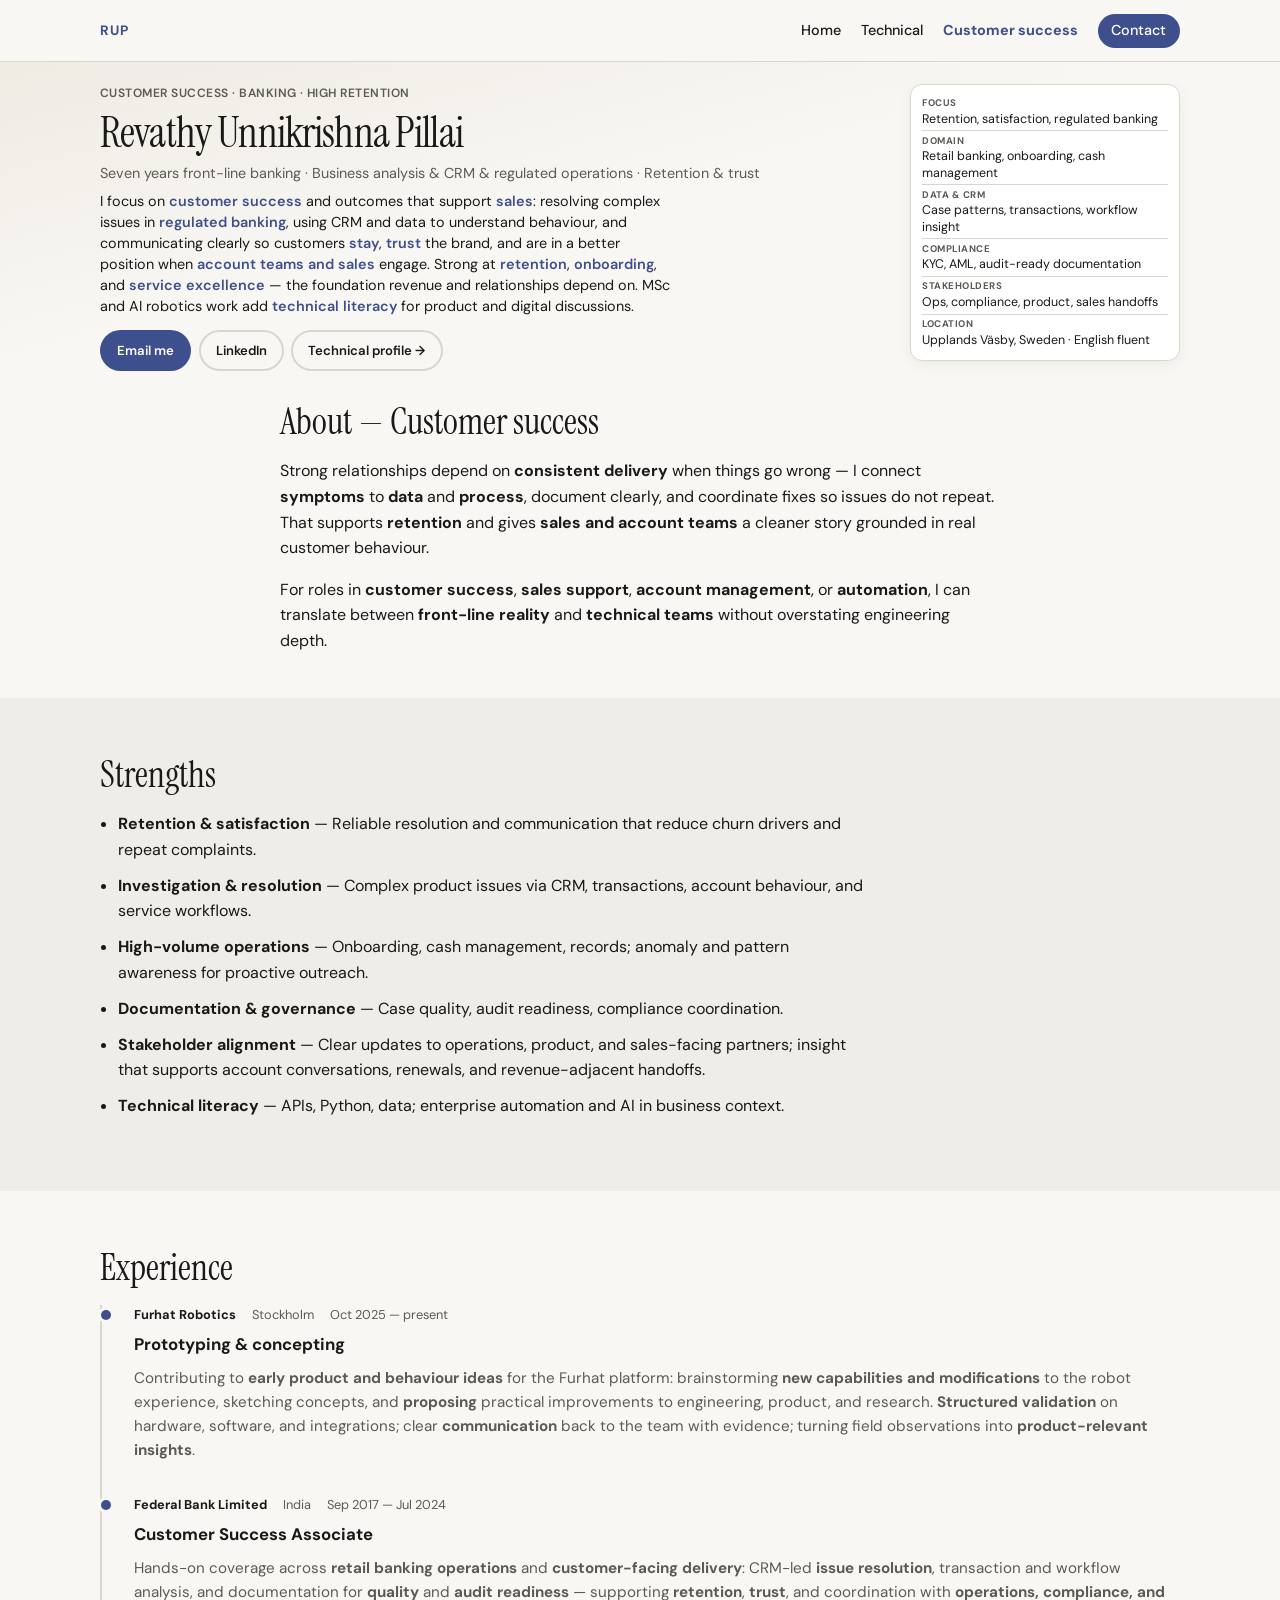
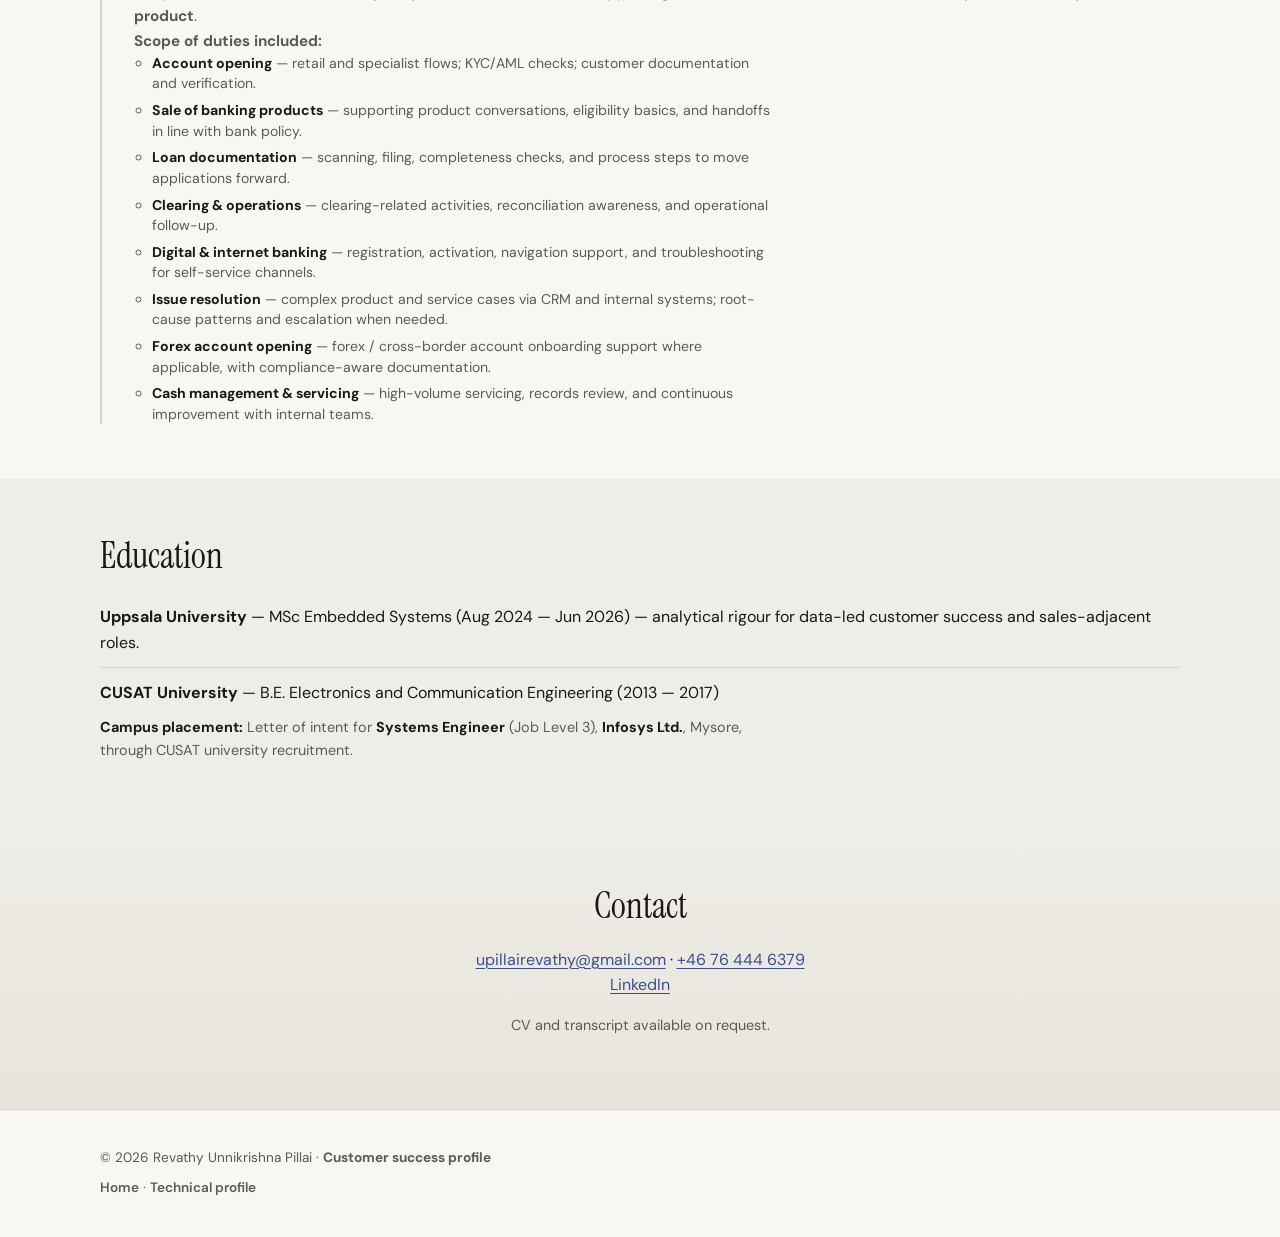
==== customer-success.html @ 9391e90e "Update tagline to include business analysis" ====
<!DOCTYPE html>
<html lang="en">
<head>
  <meta charset="UTF-8" />
  <meta name="viewport" content="width=device-width, initial-scale=1" />
  <meta name="description" content="Revathy Unnikrishna Pillai — Customer success: banking, CRM, retention, satisfaction; strong alignment with sales in practice. MSc Uppsala." />
  <title>Customer success — Revathy Unnikrishna Pillai</title>
  <link rel="stylesheet" href="styles.css" />
  <link rel="preconnect" href="https://fonts.googleapis.com" />
  <link rel="preconnect" href="https://fonts.gstatic.com" crossorigin />
  <link href="https://fonts.googleapis.com/css2?family=DM+Sans:ital,opsz,wght@0,9..40,400;0,9..40,500;0,9..40,600;0,9..40,700;1,9..40,400&family=Instrument+Serif:ital@0;1&display=swap" rel="stylesheet" />
</head>
<body class="page-cs">
  <a class="skip-link" href="#main">Skip to content</a>
  <header class="site-header">
    <div class="wrap header-inner">
      <a href="index.html" class="logo" aria-label="Home">RUP</a>
      <nav class="nav" aria-label="Primary">
        <a href="index.html">Home</a>
        <a href="technical.html">Technical</a>
        <a href="customer-success.html" aria-current="page">Customer success</a>
        <a href="#contact" class="nav-cta">Contact</a>
      </nav>
      <button type="button" class="menu-toggle" aria-expanded="false" aria-controls="mobile-nav" aria-label="Open menu">
        <span></span><span></span><span></span>
      </button>
    </div>
    <div id="mobile-nav" class="mobile-nav" hidden>
      <a href="index.html">Home</a>
      <a href="technical.html">Technical</a>
      <a href="customer-success.html">Customer success</a>
      <a href="#contact">Contact</a>
    </div>
  </header>

  <main id="main">
    <section class="hero hero-sub">
      <div class="wrap hero-grid">
        <div class="hero-copy">
          <p class="eyebrow">Customer success · Banking · High retention</p>
          <h1>Revathy Unnikrishna Pillai</h1>
          <p class="tagline">Seven years front-line banking · Business analysis & CRM &amp; regulated operations · Retention &amp; trust</p>
          <p class="lede">
            I focus on <strong>customer success</strong> and outcomes that support <strong>sales</strong>: resolving complex issues in <strong>regulated banking</strong>, using CRM and data to understand behaviour, and communicating clearly so customers <strong>stay</strong>, <strong>trust</strong> the brand, and are in a better position when <strong>account teams and sales</strong> engage.
            Strong at <strong>retention</strong>, <strong>onboarding</strong>, and <strong>service excellence</strong> — the foundation revenue and relationships depend on.
            MSc and AI robotics work add <strong>technical literacy</strong> for product and digital discussions.
          </p>
          <div class="hero-actions">
            <a class="btn primary" href="mailto:upillairevathy@gmail.com?subject=Customer%20success%20%2F%20sales%20role%20—%20Revathy">Email me</a>
            <a class="btn ghost" href="https://www.linkedin.com/in/revu01" target="_blank" rel="noopener noreferrer">LinkedIn</a>
            <a class="btn ghost" href="technical.html">Technical profile →</a>
          </div>
        </div>
        <aside class="hero-card" aria-label="Customer success — quick facts">
          <ul class="facts facts-compact">
            <li><span class="fact-label">Focus</span> Retention, satisfaction, regulated banking</li>
            <li><span class="fact-label">Domain</span> Retail banking, onboarding, cash management</li>
            <li><span class="fact-label">Data &amp; CRM</span> Case patterns, transactions, workflow insight</li>
            <li><span class="fact-label">Compliance</span> KYC, AML, audit-ready documentation</li>
            <li><span class="fact-label">Stakeholders</span> Ops, compliance, product, sales handoffs</li>
            <li><span class="fact-label">Location</span> Upplands Väsby, Sweden · English fluent</li>
          </ul>
        </aside>
      </div>
    </section>

    <section id="about" class="section">
      <div class="wrap narrow">
        <h2 class="section-title">About — Customer success</h2>
        <p class="prose">
          Strong relationships depend on <strong>consistent delivery</strong> when things go wrong — I connect <strong>symptoms</strong> to <strong>data</strong> and <strong>process</strong>, document clearly, and coordinate fixes so issues do not repeat. That supports <strong>retention</strong> and gives <strong>sales and account teams</strong> a cleaner story grounded in real customer behaviour.
        </p>
        <p class="prose">
          For roles in <strong>customer success</strong>, <strong>sales support</strong>, <strong>account management</strong>, or <strong>automation</strong>, I can translate between <strong>front-line reality</strong> and <strong>technical teams</strong> without overstating engineering depth.
        </p>
      </div>
    </section>

    <section id="strengths" class="section section-alt">
      <div class="wrap">
        <h2 class="section-title">Strengths</h2>
        <ul class="project-list strengths-list">
          <li><strong>Retention &amp; satisfaction</strong> — Reliable resolution and communication that reduce churn drivers and repeat complaints.</li>
          <li><strong>Investigation &amp; resolution</strong> — Complex product issues via CRM, transactions, account behaviour, and service workflows.</li>
          <li><strong>High-volume operations</strong> — Onboarding, cash management, records; anomaly and pattern awareness for proactive outreach.</li>
          <li><strong>Documentation &amp; governance</strong> — Case quality, audit readiness, compliance coordination.</li>
          <li><strong>Stakeholder alignment</strong> — Clear updates to operations, product, and sales-facing partners; insight that supports account conversations, renewals, and revenue-adjacent handoffs.</li>
          <li><strong>Technical literacy</strong> — APIs, Python, data; enterprise automation and AI in business context.</li>
        </ul>
      </div>
    </section>

    <section id="experience" class="section">
      <div class="wrap">
        <h2 class="section-title">Experience</h2>
        <ol class="timeline">
          <li>
            <div class="t-meta">
              <span class="t-org">Furhat Robotics</span>
              <span class="t-loc">Stockholm</span>
              <span class="t-date">Oct 2025 — present</span>
            </div>
            <h3>Prototyping &amp; concepting</h3>
            <p>
              Contributing to <strong>early product and behaviour ideas</strong> for the Furhat platform: brainstorming <strong>new capabilities and modifications</strong> to the robot experience, sketching concepts, and <strong>proposing</strong> practical improvements to engineering, product, and research.
              <strong>Structured validation</strong> on hardware, software, and integrations; clear <strong>communication</strong> back to the team with evidence; turning field observations into <strong>product-relevant insights</strong>.
            </p>
          </li>
          <li>
            <div class="t-meta">
              <span class="t-org">Federal Bank Limited</span>
              <span class="t-loc">India</span>
              <span class="t-date">Sep 2017 — Jul 2024</span>
            </div>
            <h3>Customer Success Associate</h3>
            <p>
              Hands-on coverage across <strong>retail banking operations</strong> and <strong>customer-facing delivery</strong>: CRM-led <strong>issue resolution</strong>, transaction and workflow analysis, and documentation for <strong>quality</strong> and <strong>audit readiness</strong> — supporting <strong>retention</strong>, <strong>trust</strong>, and coordination with <strong>operations, compliance, and product</strong>.
            </p>
            <p class="duty-intro"><strong>Scope of duties included:</strong></p>
            <ul class="duty-list">
              <li><strong>Account opening</strong> — retail and specialist flows; KYC/AML checks; customer documentation and verification.</li>
              <li><strong>Sale of banking products</strong> — supporting product conversations, eligibility basics, and handoffs in line with bank policy.</li>
              <li><strong>Loan documentation</strong> — scanning, filing, completeness checks, and process steps to move applications forward.</li>
              <li><strong>Clearing &amp; operations</strong> — clearing-related activities, reconciliation awareness, and operational follow-up.</li>
              <li><strong>Digital &amp; internet banking</strong> — registration, activation, navigation support, and troubleshooting for self-service channels.</li>
              <li><strong>Issue resolution</strong> — complex product and service cases via CRM and internal systems; root-cause patterns and escalation when needed.</li>
              <li><strong>Forex account opening</strong> — forex / cross-border account onboarding support where applicable, with compliance-aware documentation.</li>
              <li><strong>Cash management &amp; servicing</strong> — high-volume servicing, records review, and continuous improvement with internal teams.</li>
            </ul>
          </li>
        </ol>
      </div>
    </section>

    <section id="education" class="section section-alt">
      <div class="wrap">
        <h2 class="section-title">Education</h2>
        <ul class="edu-list">
          <li><strong>Uppsala University</strong> — MSc Embedded Systems (Aug 2024 — Jun 2026) — analytical rigour for data-led customer success and sales-adjacent roles.</li>
          <li>
            <strong>CUSAT University</strong> — B.E. Electronics and Communication Engineering (2013 — 2017)
            <p class="edu-detail"><strong>Campus placement:</strong> Letter of intent for <strong>Systems Engineer</strong> (Job Level 3), <strong>Infosys Ltd.</strong>, Mysore, through CUSAT university recruitment.</p>
          </li>
        </ul>
      </div>
    </section>

    <section id="contact" class="section section-cta">
      <div class="wrap narrow cta-inner">
        <h2 class="section-title">Contact</h2>
        <p class="prose">
          <a href="mailto:upillairevathy@gmail.com?subject=Customer%20success%20or%20sales%20role">upillairevathy@gmail.com</a> ·
          <a href="tel:+46764446379">+46 76 444 6379</a><br />
          <a href="https://www.linkedin.com/in/revu01" target="_blank" rel="noopener noreferrer">LinkedIn</a>
        </p>
        <p class="prose small-print">CV and transcript available on request.</p>
      </div>
    </section>
  </main>

  <footer class="site-footer">
    <div class="wrap footer-inner">
      <p>© <span id="y"></span> Revathy Unnikrishna Pillai · <strong>Customer success profile</strong></p>
      <p class="footer-links"><a href="index.html">Home</a> · <a href="technical.html">Technical profile</a></p>
    </div>
  </footer>

  <script>
    document.getElementById("y").textContent = new Date().getFullYear();
    var btn = document.querySelector(".menu-toggle");
    var panel = document.getElementById("mobile-nav");
    if (btn && panel) {
      btn.addEventListener("click", function () {
        var open = panel.hasAttribute("hidden");
        if (open) panel.removeAttribute("hidden");
        else panel.setAttribute("hidden", "");
        btn.setAttribute("aria-expanded", open ? "true" : "false");
      });
      panel.querySelectorAll("a").forEach(function (a) {
        a.addEventListener("click", function () {
          panel.setAttribute("hidden", "");
          btn.setAttribute("aria-expanded", "false");
        });
      });
    }
  </script>
</body>
</html>
---- styles.css ----
/* Revathy Unnikrishna Pillai — profile site */
:root {
  --bg: #f8f7f4;
  --bg-alt: #efede8;
  --ink: #1a1917;
  --muted: #5c5a55;
  --accent: #2d5a4a;
  --accent-hover: #234638;
  --border: #d9d6cf;
  --card: #fff;
  --shadow: 0 12px 40px rgba(26, 25, 23, 0.08);
  --radius: 12px;
  --font-sans: "DM Sans", system-ui, -apple-system, Segoe UI, sans-serif;
  --font-display: "Instrument Serif", Georgia, serif;
  --max: 1080px;
}

*,
*::before,
*::after {
  box-sizing: border-box;
}

html {
  scroll-behavior: smooth;
}

body {
  margin: 0;
  font-family: var(--font-sans);
  font-size: 1rem;
  line-height: 1.6;
  color: var(--ink);
  background: var(--bg);
}

.skip-link {
  position: absolute;
  left: -9999px;
  top: 0;
  background: var(--accent);
  color: #fff;
  padding: 0.5rem 1rem;
  z-index: 100;
}
.skip-link:focus {
  left: 0.5rem;
  top: 0.5rem;
}

a {
  color: var(--accent);
  text-decoration-thickness: 1px;
  text-underline-offset: 3px;
}
a:hover {
  color: var(--accent-hover);
}

.wrap {
  width: min(100% - 2rem, var(--max));
  margin-inline: auto;
}

.narrow {
  max-width: 720px;
}

/* Header */
.site-header {
  position: sticky;
  top: 0;
  z-index: 50;
  background: rgba(248, 247, 244, 0.92);
  backdrop-filter: blur(8px);
  border-bottom: 1px solid var(--border);
}

.header-inner {
  display: flex;
  align-items: center;
  justify-content: space-between;
  gap: 1rem;
  padding: 0.85rem 0;
}

.logo {
  font-weight: 700;
  font-size: 0.85rem;
  letter-spacing: 0.08em;
  color: var(--accent);
}

.nav {
  display: none;
  gap: 1.25rem;
  align-items: center;
  font-size: 0.9rem;
  font-weight: 500;
}

.nav a {
  color: var(--ink);
  text-decoration: none;
}
.nav a:hover {
  color: var(--accent);
}

.nav-cta {
  padding: 0.35rem 0.85rem;
  border-radius: 999px;
  background: var(--accent);
  color: #fff !important;
}
.nav-cta:hover {
  background: var(--accent-hover);
  color: #fff !important;
}

.menu-toggle {
  display: flex;
  flex-direction: column;
  gap: 5px;
  padding: 0.5rem;
  border: none;
  background: transparent;
  cursor: pointer;
}
.menu-toggle span {
  display: block;
  width: 22px;
  height: 2px;
  background: var(--ink);
}

.mobile-nav {
  display: flex;
  flex-direction: column;
  padding: 0 1rem 1rem;
  border-bottom: 1px solid var(--border);
  background: var(--bg);
}
.mobile-nav a {
  padding: 0.65rem 0;
  font-weight: 500;
  color: var(--ink);
  text-decoration: none;
  border-top: 1px solid var(--border);
}
.mobile-nav[hidden] {
  display: none !important;
}

@media (min-width: 860px) {
  .nav {
    display: flex;
  }
  .menu-toggle {
    display: none;
  }
  .mobile-nav {
    display: none !important;
  }
}

/* Hero */
.hero {
  padding: 3rem 0 3.5rem;
  background: linear-gradient(165deg, #f0ebe3 0%, var(--bg) 45%);
}

.hero-grid {
  display: grid;
  gap: 2rem;
  align-items: start;
}

@media (min-width: 800px) {
  .hero-grid {
    grid-template-columns: 1fr minmax(260px, 320px);
    gap: 3rem;
  }
}

.eyebrow {
  font-size: 0.8rem;
  font-weight: 600;
  letter-spacing: 0.04em;
  text-transform: uppercase;
  color: var(--muted);
  margin: 0 0 0.75rem;
}

.hero h1 {
  font-family: var(--font-display);
  font-size: clamp(2.25rem, 5vw, 3.25rem);
  font-weight: 400;
  line-height: 1.15;
  margin: 0 0 0.75rem;
  letter-spacing: -0.02em;
}

.tagline {
  font-size: 1.05rem;
  color: var(--muted);
  margin: 0 0 1.25rem;
}

.tagline .dot {
  color: var(--border);
}

.lede {
  font-size: 1.05rem;
  max-width: 38rem;
  margin: 0 0 1.5rem;
  color: var(--ink);
}

.lede strong {
  font-weight: 600;
  color: var(--accent);
}

.hero-actions {
  display: flex;
  flex-wrap: wrap;
  gap: 0.65rem;
}

.btn {
  display: inline-flex;
  align-items: center;
  justify-content: center;
  padding: 0.65rem 1.15rem;
  border-radius: 999px;
  font-size: 0.9rem;
  font-weight: 600;
  text-decoration: none;
  border: 2px solid transparent;
  transition: background 0.15s, color 0.15s, border-color 0.15s;
}

.btn.primary {
  background: var(--accent);
  color: #fff;
}
.btn.primary:hover {
  background: var(--accent-hover);
  color: #fff;
}

.btn.ghost {
  background: transparent;
  color: var(--ink);
  border-color: var(--border);
}
.btn.ghost:hover {
  border-color: var(--accent);
  color: var(--accent);
}

.hero-card {
  background: var(--card);
  border-radius: var(--radius);
  box-shadow: var(--shadow);
  border: 1px solid var(--border);
  padding: 1.25rem 1.35rem;
}

.facts {
  list-style: none;
  margin: 0;
  padding: 0;
  font-size: 0.9rem;
}

.facts li {
  padding: 0.55rem 0;
  border-bottom: 1px solid var(--border);
}
.facts li:last-child {
  border-bottom: none;
}

.fact-label {
  display: block;
  font-size: 0.72rem;
  font-weight: 700;
  letter-spacing: 0.06em;
  text-transform: uppercase;
  color: var(--muted);
  margin-bottom: 0.15rem;
}

.facts a {
  font-weight: 600;
}

/* Tighter hero + sidebar (technical / customer profile pages) */
.hero-sub {
  padding: 1.35rem 0 0.85rem;
}

.hero-sub .hero-grid {
  gap: 1rem;
}

@media (min-width: 800px) {
  .hero-sub .hero-grid {
    grid-template-columns: 1fr minmax(210px, 270px);
    gap: 1.35rem;
    align-items: start;
  }
}

.hero-sub .eyebrow {
  margin-bottom: 0.35rem;
  font-size: 0.75rem;
}

.hero-sub h1 {
  margin-bottom: 0.35rem;
  font-size: clamp(1.85rem, 4vw, 2.65rem);
}

.hero-sub .tagline {
  margin-bottom: 0.5rem;
  font-size: 0.9rem;
  line-height: 1.4;
}

.hero-sub .lede {
  margin-bottom: 0.85rem;
  font-size: 0.9rem;
  line-height: 1.45;
  max-width: 36rem;
}

.hero-sub .hero-actions {
  gap: 0.45rem;
}

.hero-sub .btn {
  padding: 0.5rem 0.95rem;
  font-size: 0.82rem;
}

.hero-sub .hero-card {
  padding: 0.55rem 0.7rem;
  box-shadow: 0 4px 14px rgba(26, 25, 23, 0.05);
}

.hero-sub .facts {
  font-size: 0.78rem;
  line-height: 1.3;
}

.hero-sub .facts li {
  padding: 0.28rem 0;
}

.hero-sub .fact-label {
  font-size: 0.6rem;
  letter-spacing: 0.055em;
  margin-bottom: 0.06rem;
}

/* Even denser skill list in sidebar */
.facts-compact li {
  padding: 0.22rem 0 !important;
}

.section-intro-tight {
  margin-bottom: 0.65rem !important;
  font-size: 0.88rem;
}

/* Sections */
.section {
  padding: 3rem 0;
}

.section-alt {
  background: var(--bg-alt);
}

.section-title {
  font-family: var(--font-display);
  font-size: clamp(1.75rem, 3vw, 2.25rem);
  font-weight: 400;
  margin: 0 0 0.5rem;
}

.section-intro {
  color: var(--muted);
  margin: 0 0 1.75rem;
  max-width: 40rem;
}

.prose {
  margin: 0 0 1rem;
  color: var(--ink);
}

/* Tracks */
.tracks {
  display: grid;
  gap: 1.25rem;
}

@media (min-width: 720px) {
  .tracks {
    grid-template-columns: 1fr 1fr;
  }
}

.track-card {
  background: var(--card);
  border: 1px solid var(--border);
  border-radius: var(--radius);
  padding: 1.5rem;
  box-shadow: 0 4px 20px rgba(26, 25, 23, 0.04);
}

.track-card h3 {
  margin: 0 0 0.75rem;
  font-size: 1.1rem;
  font-weight: 700;
}

.track-card p {
  margin: 0 0 1rem;
  font-size: 0.95rem;
  color: var(--muted);
}

.track-card ul {
  margin: 0;
  padding-left: 1.15rem;
  font-size: 0.9rem;
  color: var(--ink);
}

.track-card li {
  margin-bottom: 0.35rem;
}

/* Timeline */
.timeline {
  list-style: none;
  margin: 0;
  padding: 0;
  border-left: 2px solid var(--border);
}

.timeline > li {
  position: relative;
  padding: 0 0 2rem 1.5rem;
  margin-left: 0.5rem;
}

.timeline > li::before {
  content: "";
  position: absolute;
  left: -0.55rem;
  top: 0.35rem;
  width: 10px;
  height: 10px;
  border-radius: 50%;
  background: var(--accent);
  box-shadow: 0 0 0 3px var(--bg);
}

.section-alt .timeline > li::before {
  box-shadow: 0 0 0 3px var(--bg-alt);
}

.timeline > li:last-child {
  padding-bottom: 0;
}

.t-meta {
  display: flex;
  flex-wrap: wrap;
  gap: 0.35rem 1rem;
  font-size: 0.8rem;
  color: var(--muted);
  margin-bottom: 0.35rem;
}

.t-org {
  font-weight: 700;
  color: var(--ink);
}

.timeline h3 {
  margin: 0 0 0.5rem;
  font-size: 1.05rem;
}

.timeline p {
  margin: 0;
  font-size: 0.95rem;
  color: var(--muted);
}

/* Projects */
.project-list {
  margin: 0 0 1.5rem;
  padding-left: 1.15rem;
  max-width: 42rem;
}

.project-list li {
  margin-bottom: 0.65rem;
}

.project-cta {
  margin: 0;
}

/* Education */
.edu-list {
  list-style: none;
  margin: 0;
  padding: 0;
  font-size: 1rem;
}

.edu-list li {
  padding: 0.75rem 0;
  border-bottom: 1px solid var(--border);
}
.edu-list li:last-child {
  border-bottom: none;
}

.edu-detail {
  margin: 0.65rem 0 0;
  font-size: 0.9rem;
  line-height: 1.55;
  color: var(--muted);
  max-width: 42rem;
}

.edu-detail strong {
  color: var(--ink);
}

/* CTA section */
.section-cta {
  background: linear-gradient(180deg, var(--bg-alt) 0%, #e8e4dc 100%);
  padding: 3.5rem 0;
}

.cta-inner {
  text-align: center;
}

.cta-inner .section-title {
  margin-bottom: 0.75rem;
}

.cta-inner .prose {
  margin-left: auto;
  margin-right: auto;
}

.cta-inner .hero-actions {
  justify-content: center;
  margin-top: 1.25rem;
}

/* Footer */
.site-footer {
  padding: 2rem 0;
  border-top: 1px solid var(--border);
  background: var(--bg);
  font-size: 0.85rem;
  color: var(--muted);
}

.footer-inner p {
  margin: 0.35rem 0;
}

.footer-note code {
  font-size: 0.8em;
  background: var(--bg-alt);
  padding: 0.1rem 0.35rem;
  border-radius: 4px;
}

.footer-links {
  margin-top: 0.5rem !important;
}
.footer-links a {
  color: var(--muted);
  text-decoration: none;
  font-weight: 600;
}
.footer-links a:hover {
  color: var(--accent);
}

/* Logo as home link */
a.logo {
  text-decoration: none;
  color: var(--accent);
}
a.logo:hover {
  color: var(--accent-hover);
}

.nav a[aria-current="page"] {
  color: var(--accent);
  font-weight: 700;
}

/* Page accent themes */
body.page-tech {
  --accent: #2d5a4a;
  --accent-hover: #234638;
}

body.page-cs {
  --accent: #3d4f8c;
  --accent-hover: #2f3d6b;
}

body.page-home {
  --accent: #2d5a4a;
  --accent-hover: #234638;
}

/* Landing (index) */
.hero-landing {
  padding-bottom: 2rem;
}

.narrow-lede {
  max-width: 40rem;
}

.landing-actions {
  margin-top: 2rem;
}

.chooser-grid {
  display: grid;
  gap: 1.25rem;
  margin-top: 2rem;
  max-width: 900px;
}

@media (min-width: 720px) {
  .chooser-grid {
    grid-template-columns: 1fr 1fr;
  }
}

.chooser-card {
  display: block;
  text-decoration: none;
  color: inherit;
  background: var(--card);
  border: 2px solid var(--border);
  border-radius: var(--radius);
  padding: 1.5rem 1.65rem;
  box-shadow: 0 4px 24px rgba(26, 25, 23, 0.06);
  transition: border-color 0.2s, box-shadow 0.2s, transform 0.15s;
}

.chooser-card:hover {
  border-color: var(--accent);
  box-shadow: var(--shadow);
  transform: translateY(-2px);
}

.chooser-card .chooser-label {
  display: block;
  font-size: 0.72rem;
  font-weight: 700;
  letter-spacing: 0.07em;
  text-transform: uppercase;
  color: var(--muted);
  margin-bottom: 0.5rem;
}

.chooser-title {
  font-family: var(--font-display);
  font-size: 1.65rem;
  font-weight: 400;
  margin: 0 0 0.65rem;
  color: var(--ink);
}

.chooser-card p {
  margin: 0 0 1rem;
  font-size: 0.95rem;
  color: var(--muted);
  line-height: 1.55;
}

.chooser-cta {
  font-weight: 700;
  font-size: 0.9rem;
  color: var(--accent);
}

.chooser-card:hover .chooser-cta {
  color: var(--accent-hover);
}

.chooser-tech:hover {
  border-color: #2d5a4a;
}

.chooser-cs:hover {
  border-color: #3d4f8c;
}

.small-print {
  font-size: 0.9rem;
  color: var(--muted);
}

.strengths-list {
  max-width: 48rem;
}

/* Technical skills table (definition list) */
.skill-dl {
  margin: 0;
  max-width: 52rem;
}

.skill-row {
  display: grid;
  gap: 0.35rem 1.5rem;
  padding: 1rem 0;
  border-bottom: 1px solid var(--border);
}

@media (min-width: 640px) {
  .skill-row {
    grid-template-columns: 11rem 1fr;
    align-items: start;
  }
}

.skill-row:first-child {
  padding-top: 0;
}

.skill-row:last-child {
  border-bottom: none;
  padding-bottom: 0;
}

.skill-dl dt {
  margin: 0;
  font-size: 0.72rem;
  font-weight: 700;
  letter-spacing: 0.08em;
  text-transform: uppercase;
  color: var(--muted);
}

.skill-dl dd {
  margin: 0;
  font-size: 1rem;
  line-height: 1.55;
  color: var(--ink);
}

/* Compact technical skills block + tighter dl rows */
.skill-dl.skill-dl-compact .skill-row {
  padding: 0.45rem 0;
  gap: 0.2rem 1rem;
}

@media (min-width: 640px) {
  .skill-dl.skill-dl-compact .skill-row {
    grid-template-columns: 9rem 1fr;
  }
}

.skill-dl.skill-dl-compact dt {
  font-size: 0.62rem;
}

.skill-dl.skill-dl-compact dd {
  font-size: 0.82rem;
  line-height: 1.38;
}

.page-tech #skills.section {
  padding: 1.65rem 0;
}

.page-tech #skills .section-title {
  margin-bottom: 0.25rem;
  font-size: clamp(1.45rem, 2.5vw, 1.85rem);
}

/* Pull first content section up under hero (less white gap) */
.page-tech main > section#about.section,
.page-cs main > section#about.section {
  padding-top: 0.5rem;
  padding-bottom: 1.75rem;
}

/* Customer success — duty list under timeline */
.duty-intro {
  margin: 0.65rem 0 0.35rem;
  font-size: 0.9rem;
  color: var(--ink);
}

ul.duty-list {
  margin: 0 0 0.25rem;
  padding-left: 1.15rem;
  font-size: 0.88rem;
  line-height: 1.45;
  color: var(--muted);
  max-width: 40rem;
}

ul.duty-list li {
  margin-bottom: 0.4rem;
}

ul.duty-list li strong {
  color: var(--ink);
}
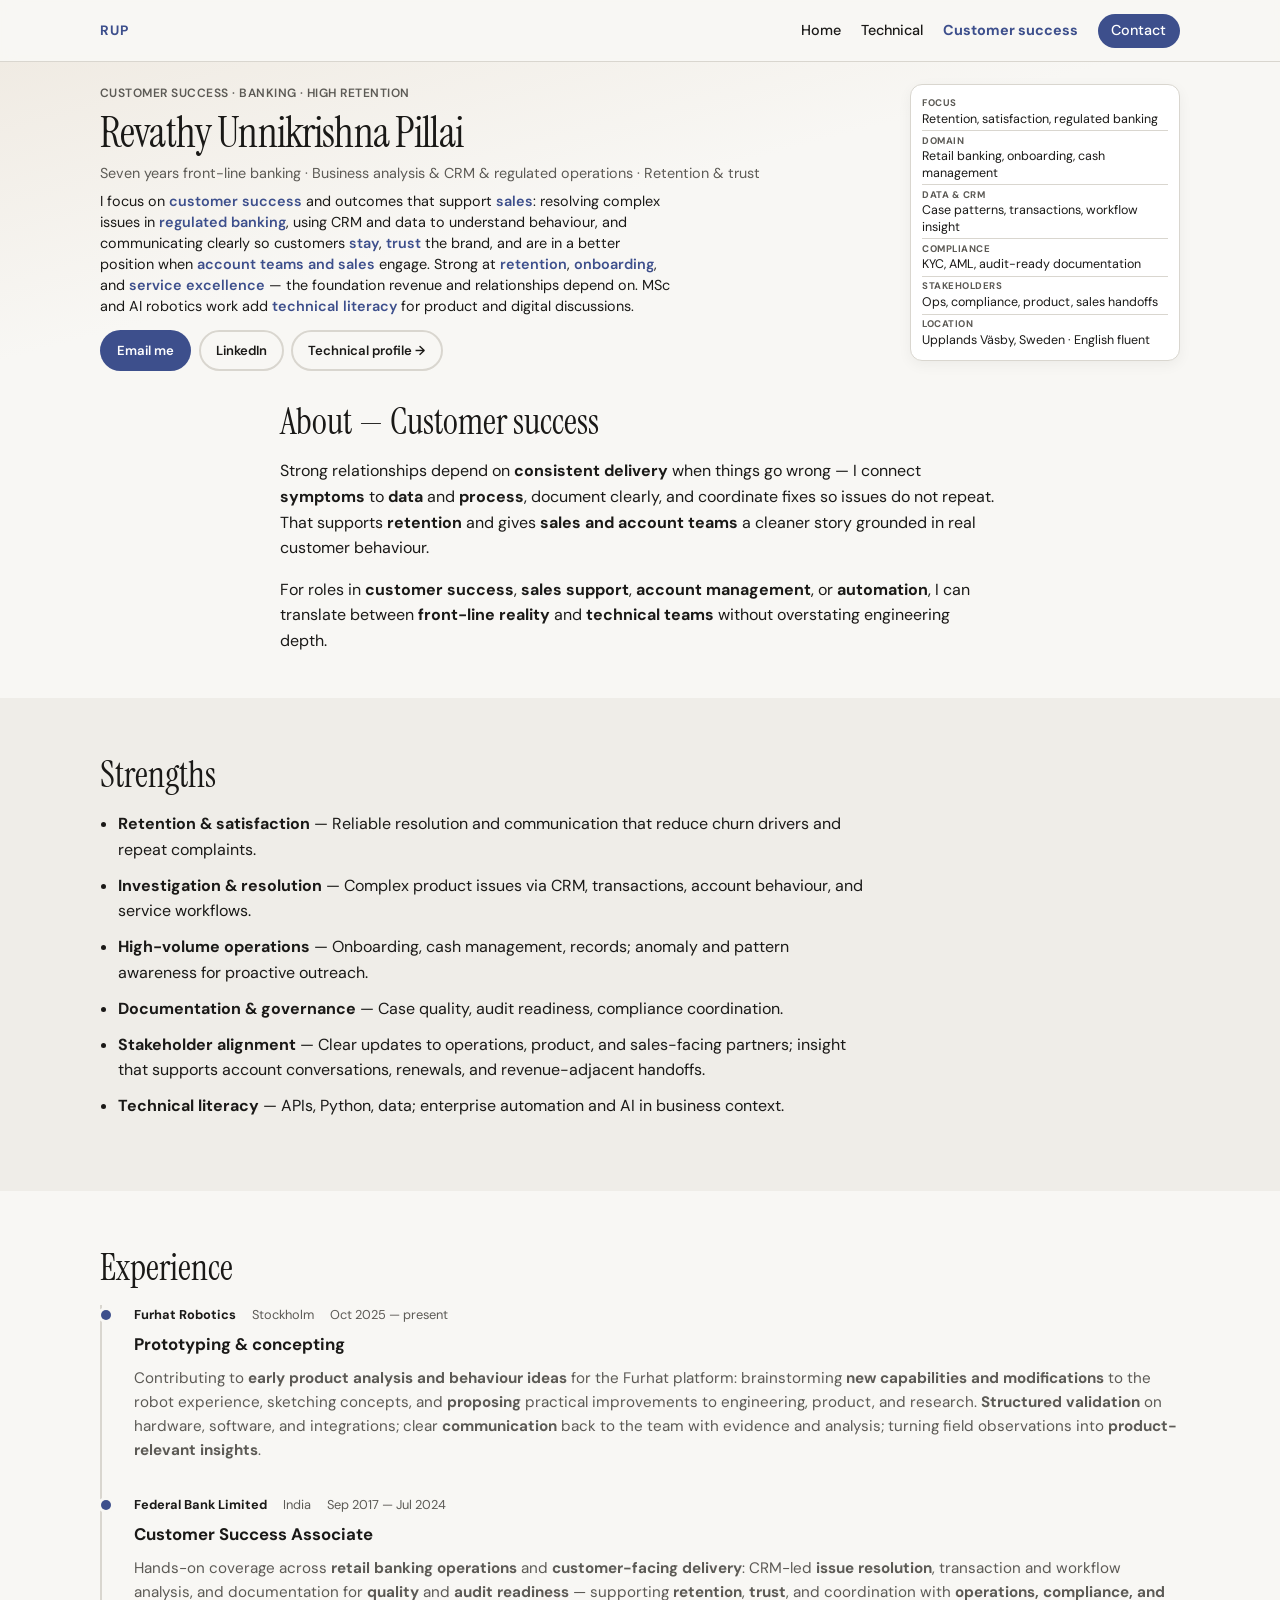
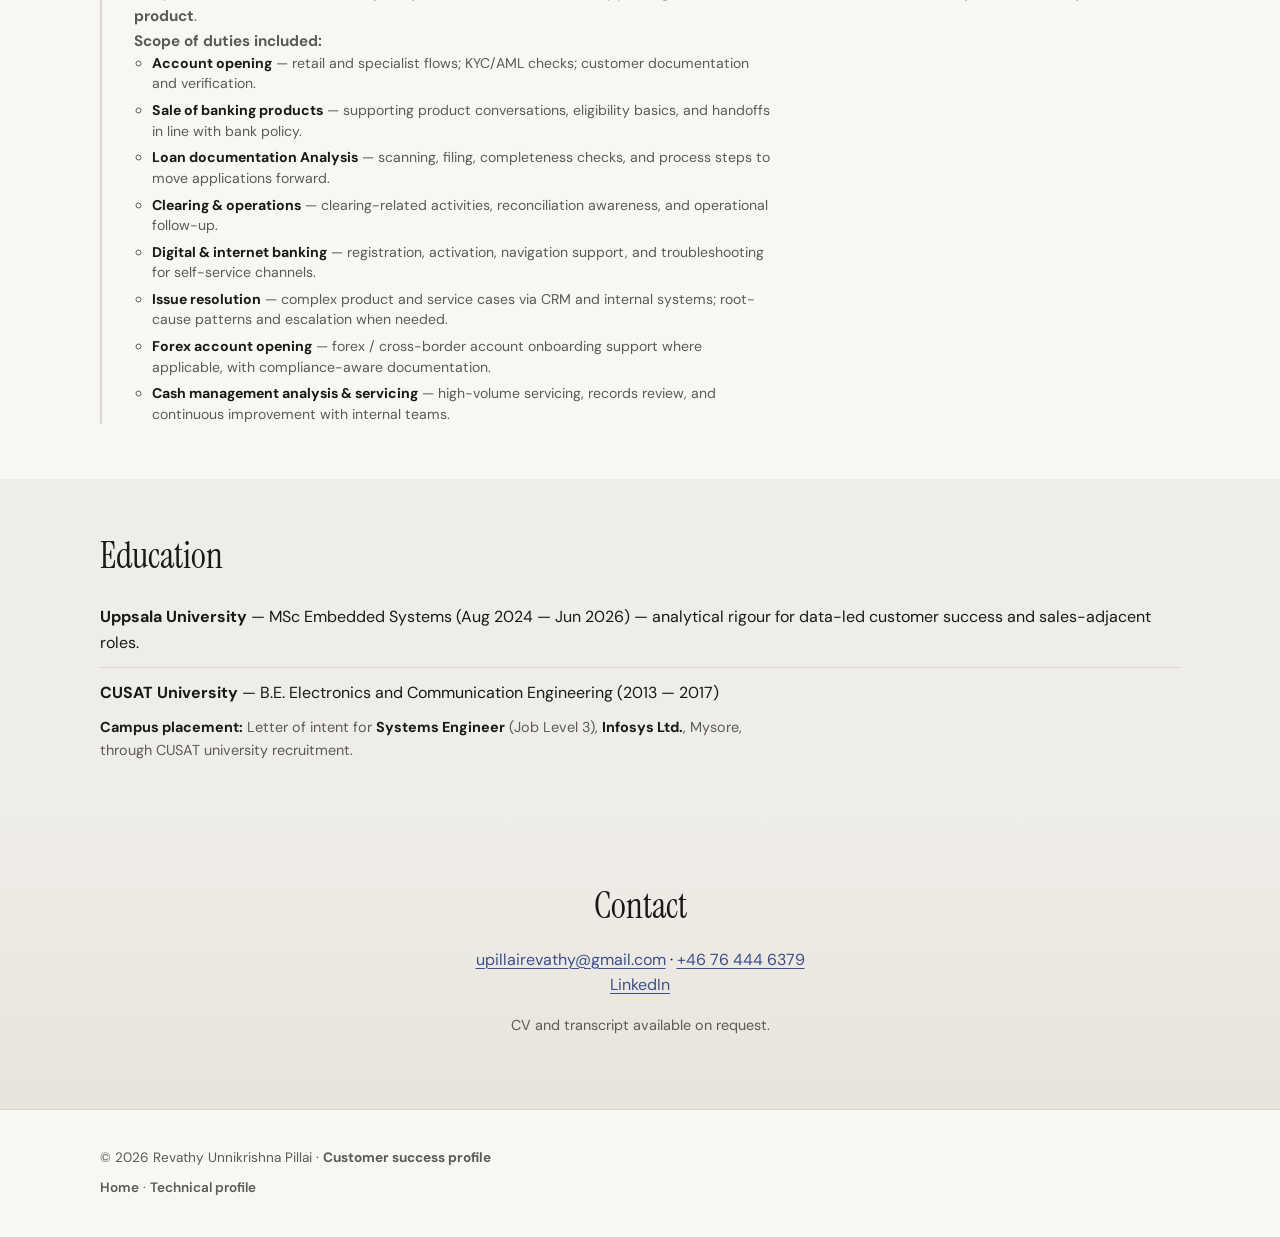
==== commit f64569ed: "Update product analysis and loan documentation descriptions" ====
--- a/customer-success.html
+++ b/customer-success.html
@@ -102,8 +102,8 @@
             </div>
             <h3>Prototyping &amp; concepting</h3>
             <p>
-              Contributing to <strong>early product and behaviour ideas</strong> for the Furhat platform: brainstorming <strong>new capabilities and modifications</strong> to the robot experience, sketching concepts, and <strong>proposing</strong> practical improvements to engineering, product, and research.
-              <strong>Structured validation</strong> on hardware, software, and integrations; clear <strong>communication</strong> back to the team with evidence; turning field observations into <strong>product-relevant insights</strong>.
+              Contributing to <strong>early product analysis and behaviour ideas</strong> for the Furhat platform: brainstorming <strong>new capabilities and modifications</strong> to the robot experience, sketching concepts, and <strong>proposing</strong> practical improvements to engineering, product, and research.
+              <strong>Structured validation</strong> on hardware, software, and integrations; clear <strong>communication</strong> back to the team with evidence and analysis; turning field observations into <strong>product-relevant insights</strong>.
             </p>
           </li>
           <li>
@@ -120,12 +120,12 @@
             <ul class="duty-list">
               <li><strong>Account opening</strong> — retail and specialist flows; KYC/AML checks; customer documentation and verification.</li>
               <li><strong>Sale of banking products</strong> — supporting product conversations, eligibility basics, and handoffs in line with bank policy.</li>
-              <li><strong>Loan documentation</strong> — scanning, filing, completeness checks, and process steps to move applications forward.</li>
+              <li><strong>Loan documentation Analysis</strong> — scanning, filing, completeness checks, and process steps to move applications forward.</li>
               <li><strong>Clearing &amp; operations</strong> — clearing-related activities, reconciliation awareness, and operational follow-up.</li>
               <li><strong>Digital &amp; internet banking</strong> — registration, activation, navigation support, and troubleshooting for self-service channels.</li>
               <li><strong>Issue resolution</strong> — complex product and service cases via CRM and internal systems; root-cause patterns and escalation when needed.</li>
               <li><strong>Forex account opening</strong> — forex / cross-border account onboarding support where applicable, with compliance-aware documentation.</li>
-              <li><strong>Cash management &amp; servicing</strong> — high-volume servicing, records review, and continuous improvement with internal teams.</li>
+              <li><strong>Cash management analysis &amp; servicing</strong> — high-volume servicing, records review, and continuous improvement with internal teams.</li>
             </ul>
           </li>
         </ol>
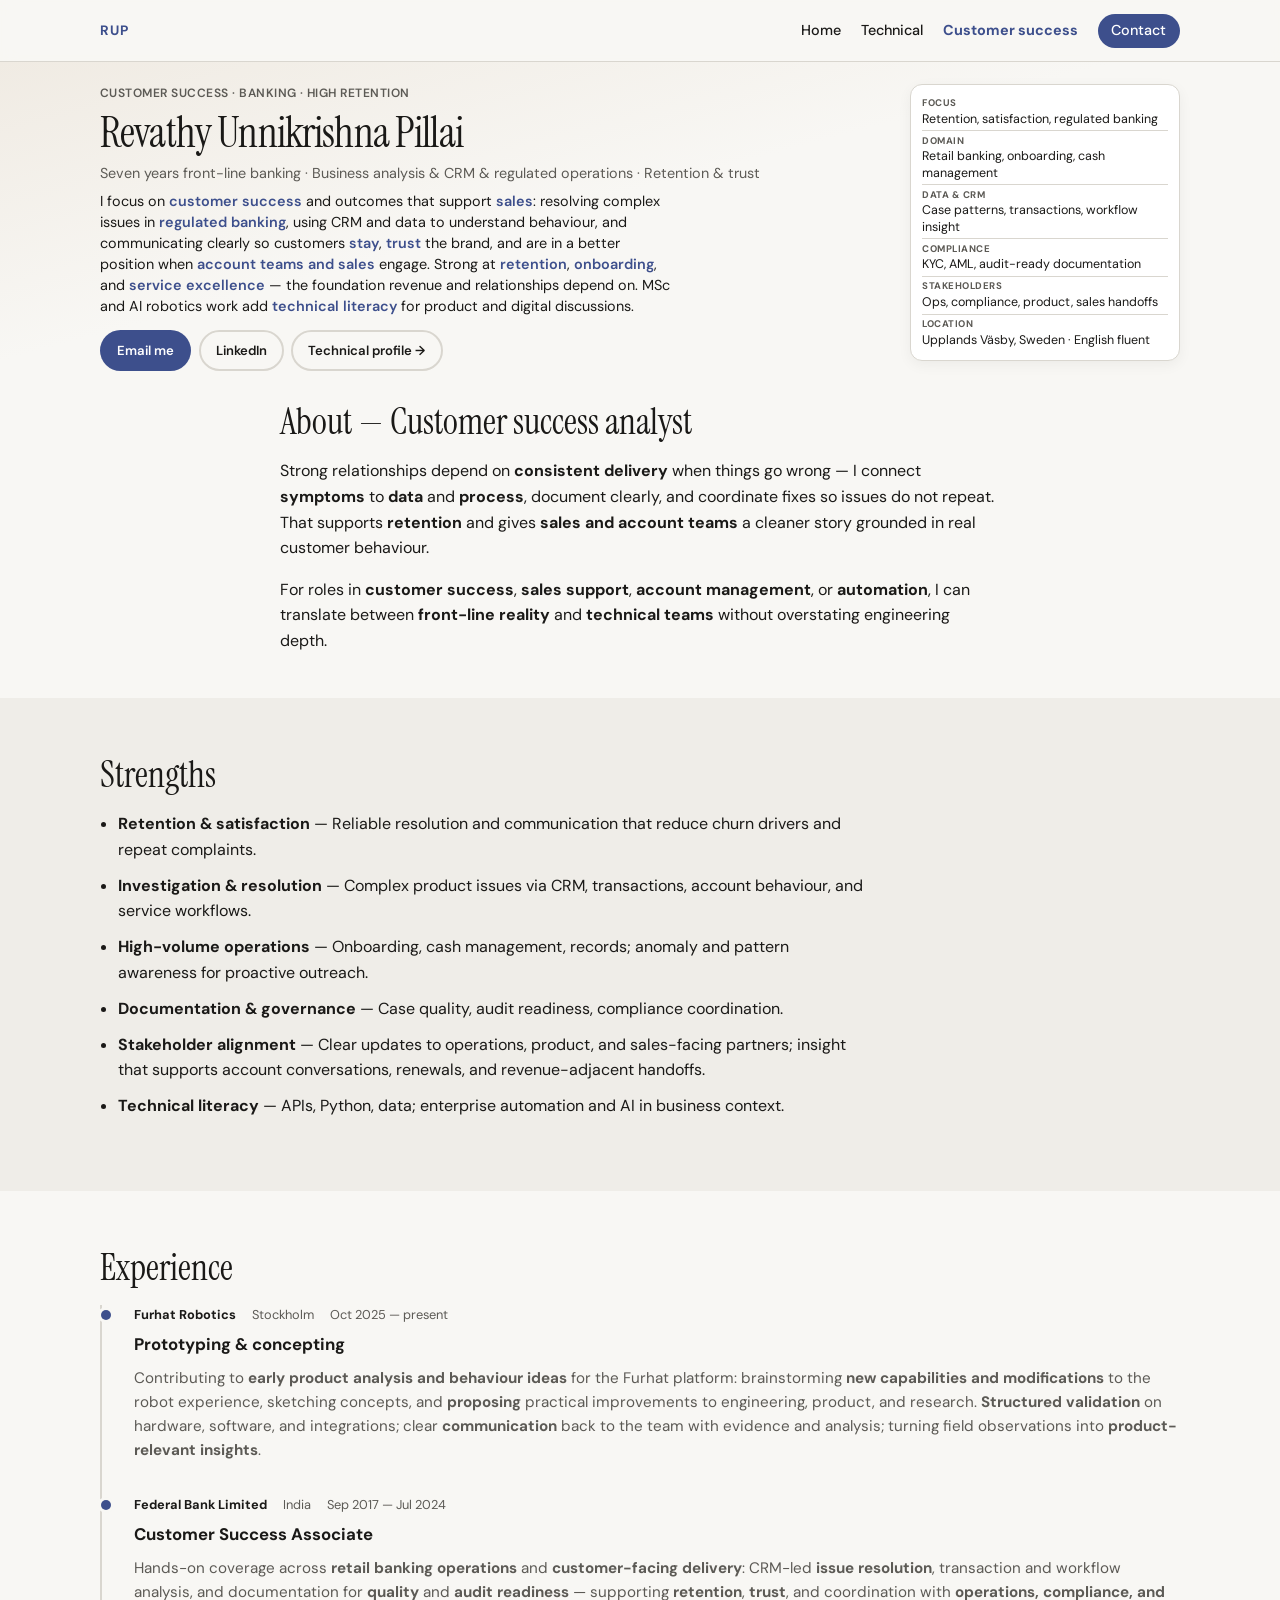
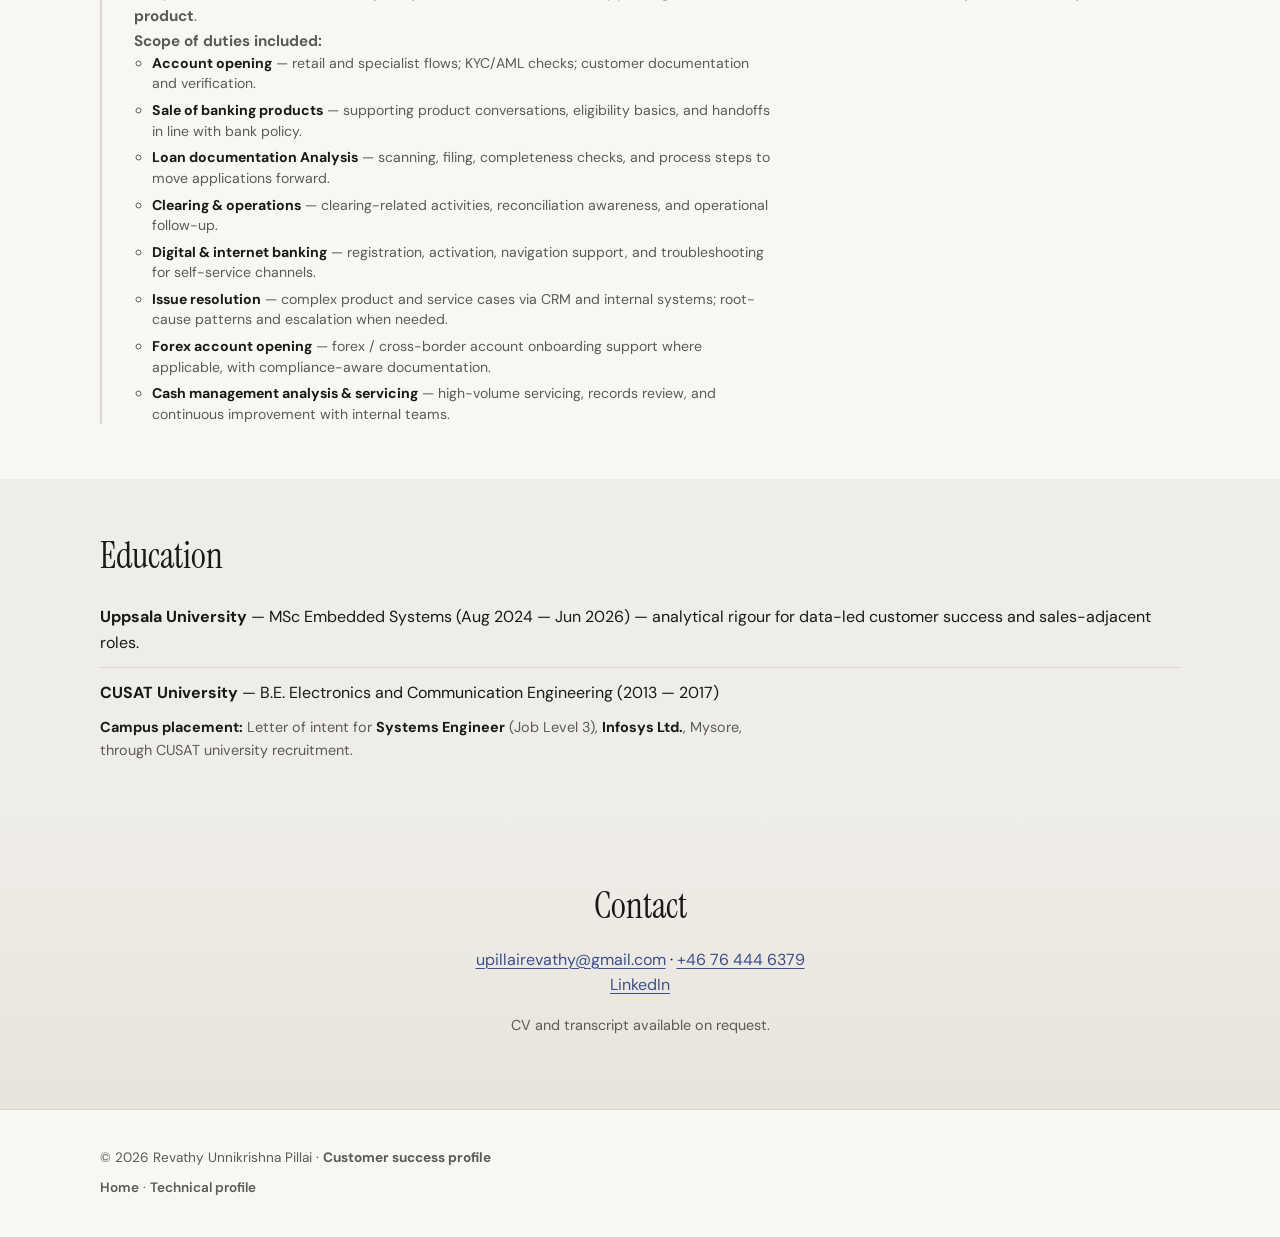
==== commit eff5a64a: "Update customer-success.html" ====
--- a/customer-success.html
+++ b/customer-success.html
@@ -66,7 +66,7 @@
 
     <section id="about" class="section">
       <div class="wrap narrow">
-        <h2 class="section-title">About — Customer success</h2>
+        <h2 class="section-title">About — Customer success analyst</h2>
         <p class="prose">
           Strong relationships depend on <strong>consistent delivery</strong> when things go wrong — I connect <strong>symptoms</strong> to <strong>data</strong> and <strong>process</strong>, document clearly, and coordinate fixes so issues do not repeat. That supports <strong>retention</strong> and gives <strong>sales and account teams</strong> a cleaner story grounded in real customer behaviour.
         </p>
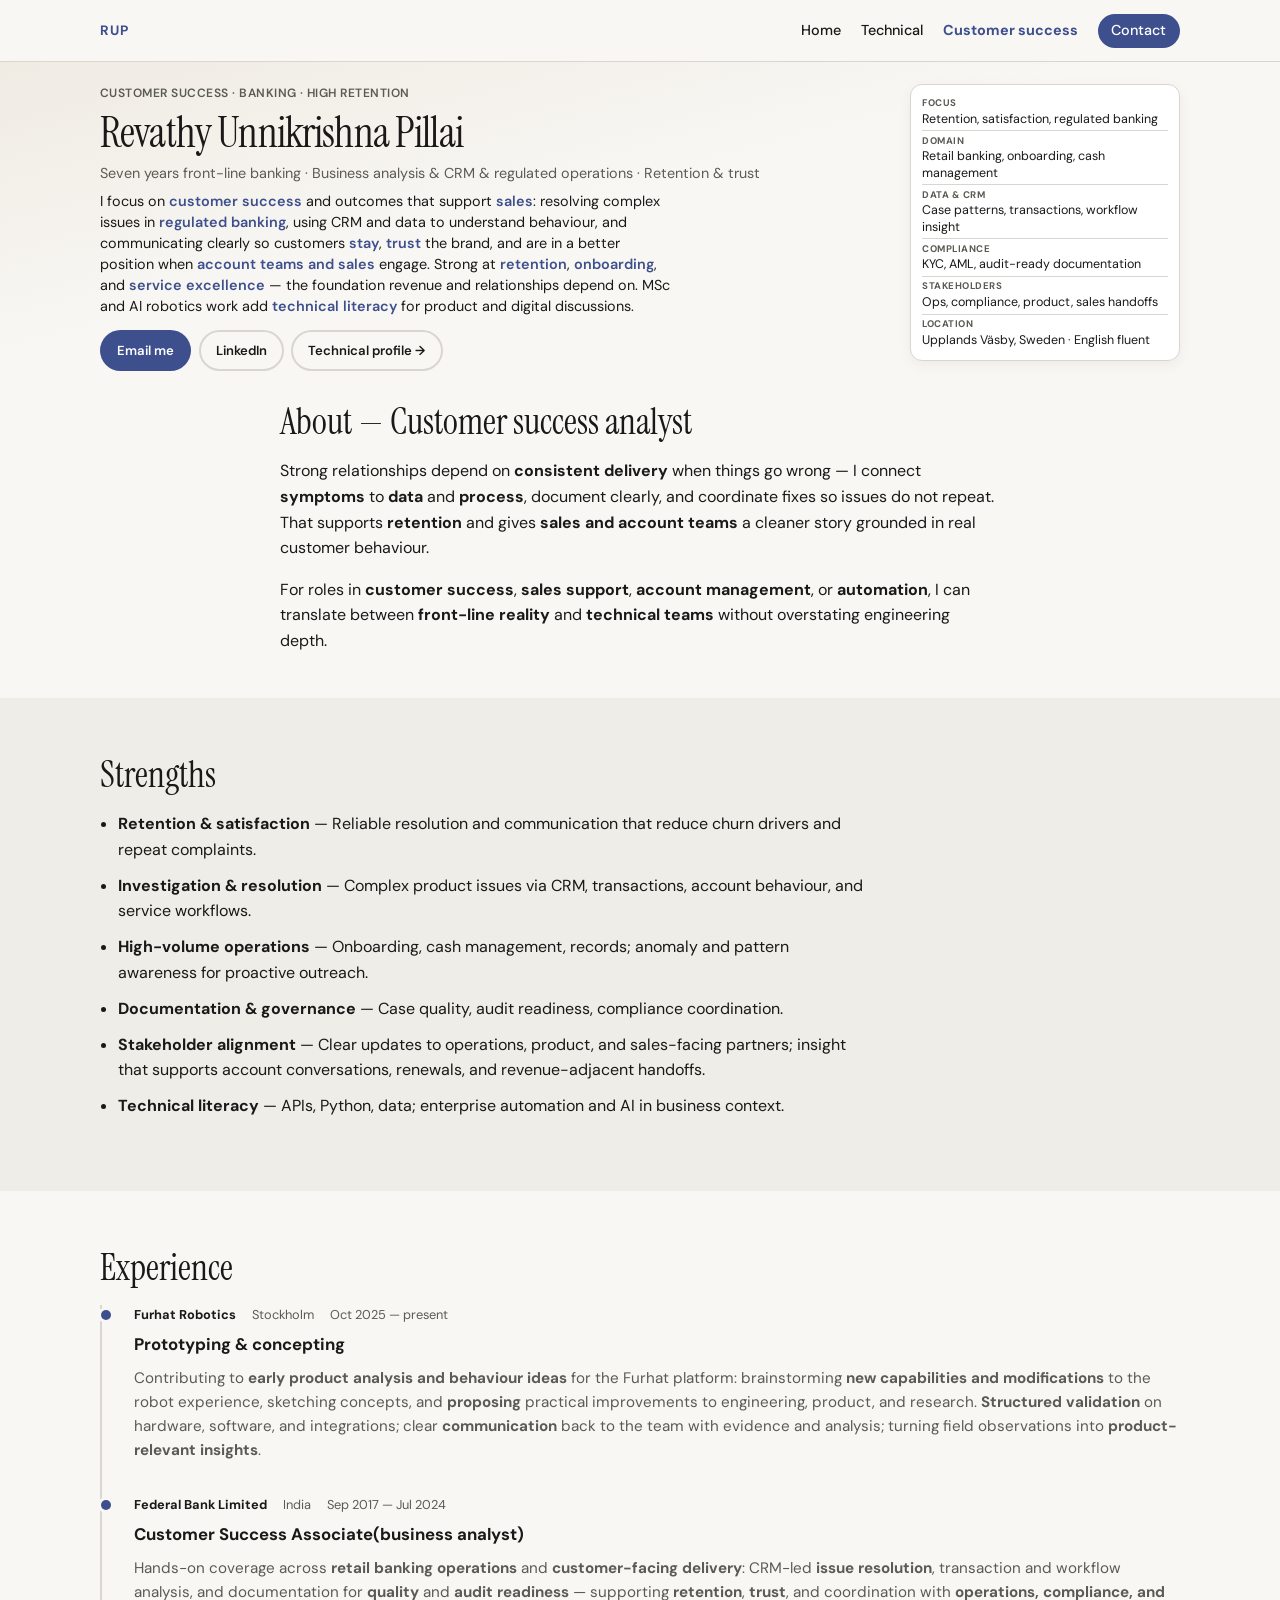
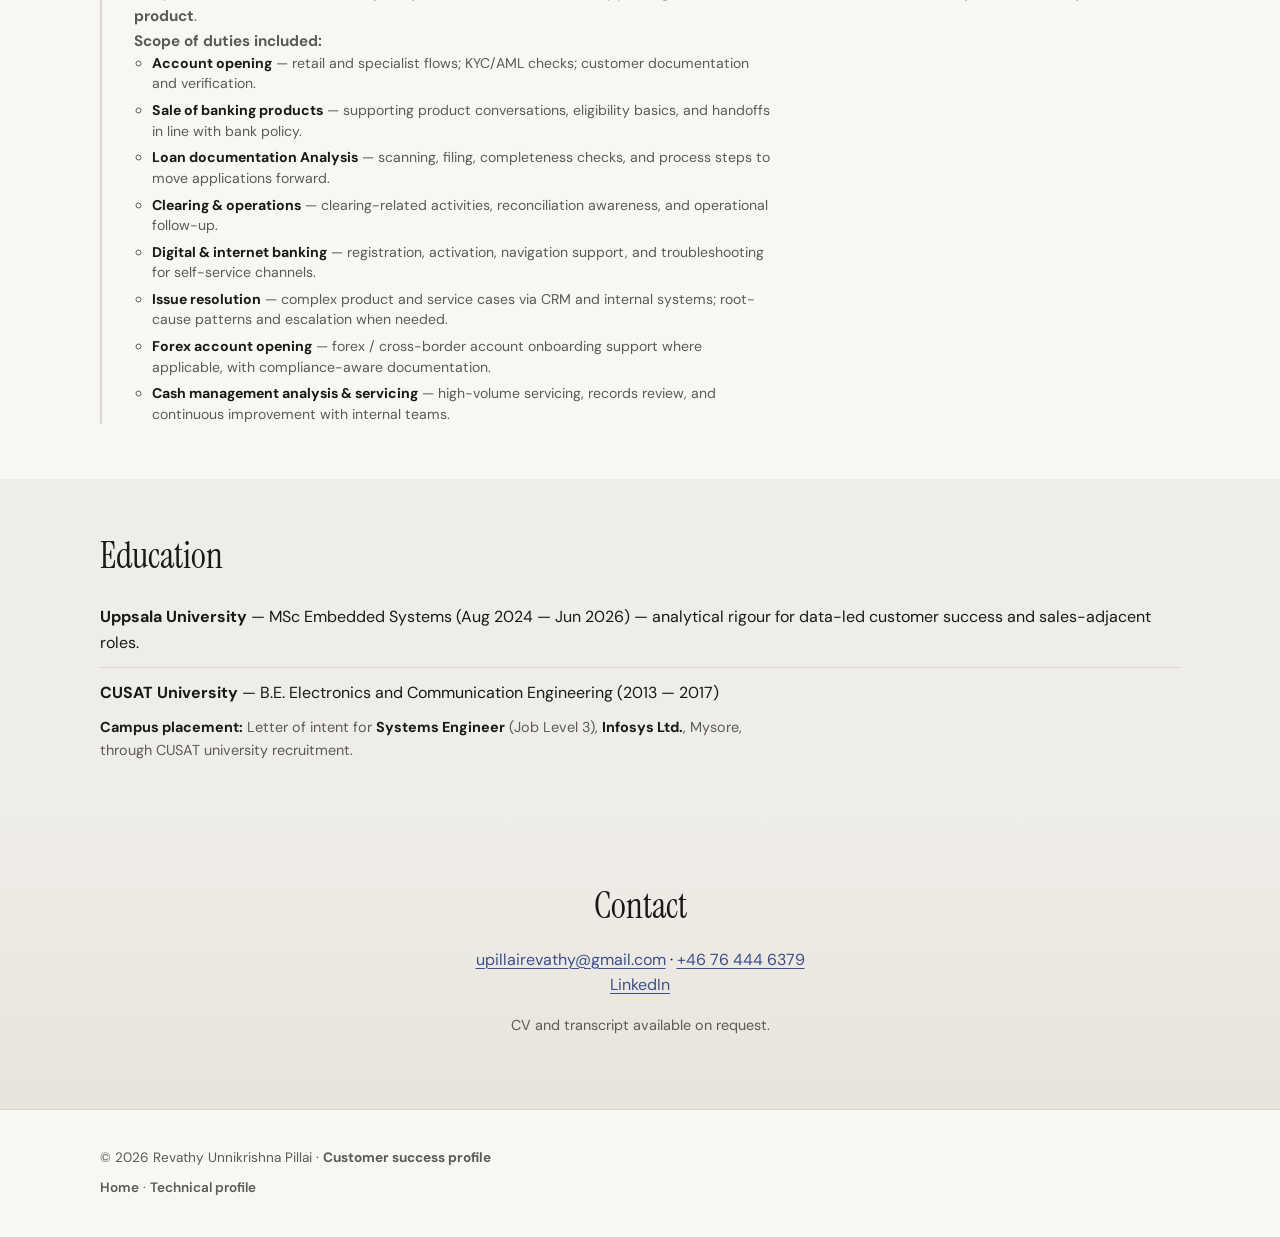
==== commit 7ca20ad8: "Update job title to include 'business analyst'" ====
--- a/customer-success.html
+++ b/customer-success.html
@@ -112,7 +112,7 @@
               <span class="t-loc">India</span>
               <span class="t-date">Sep 2017 — Jul 2024</span>
             </div>
-            <h3>Customer Success Associate</h3>
+            <h3>Customer Success Associate(business analyst)</h3>
             <p>
               Hands-on coverage across <strong>retail banking operations</strong> and <strong>customer-facing delivery</strong>: CRM-led <strong>issue resolution</strong>, transaction and workflow analysis, and documentation for <strong>quality</strong> and <strong>audit readiness</strong> — supporting <strong>retention</strong>, <strong>trust</strong>, and coordination with <strong>operations, compliance, and product</strong>.
             </p>
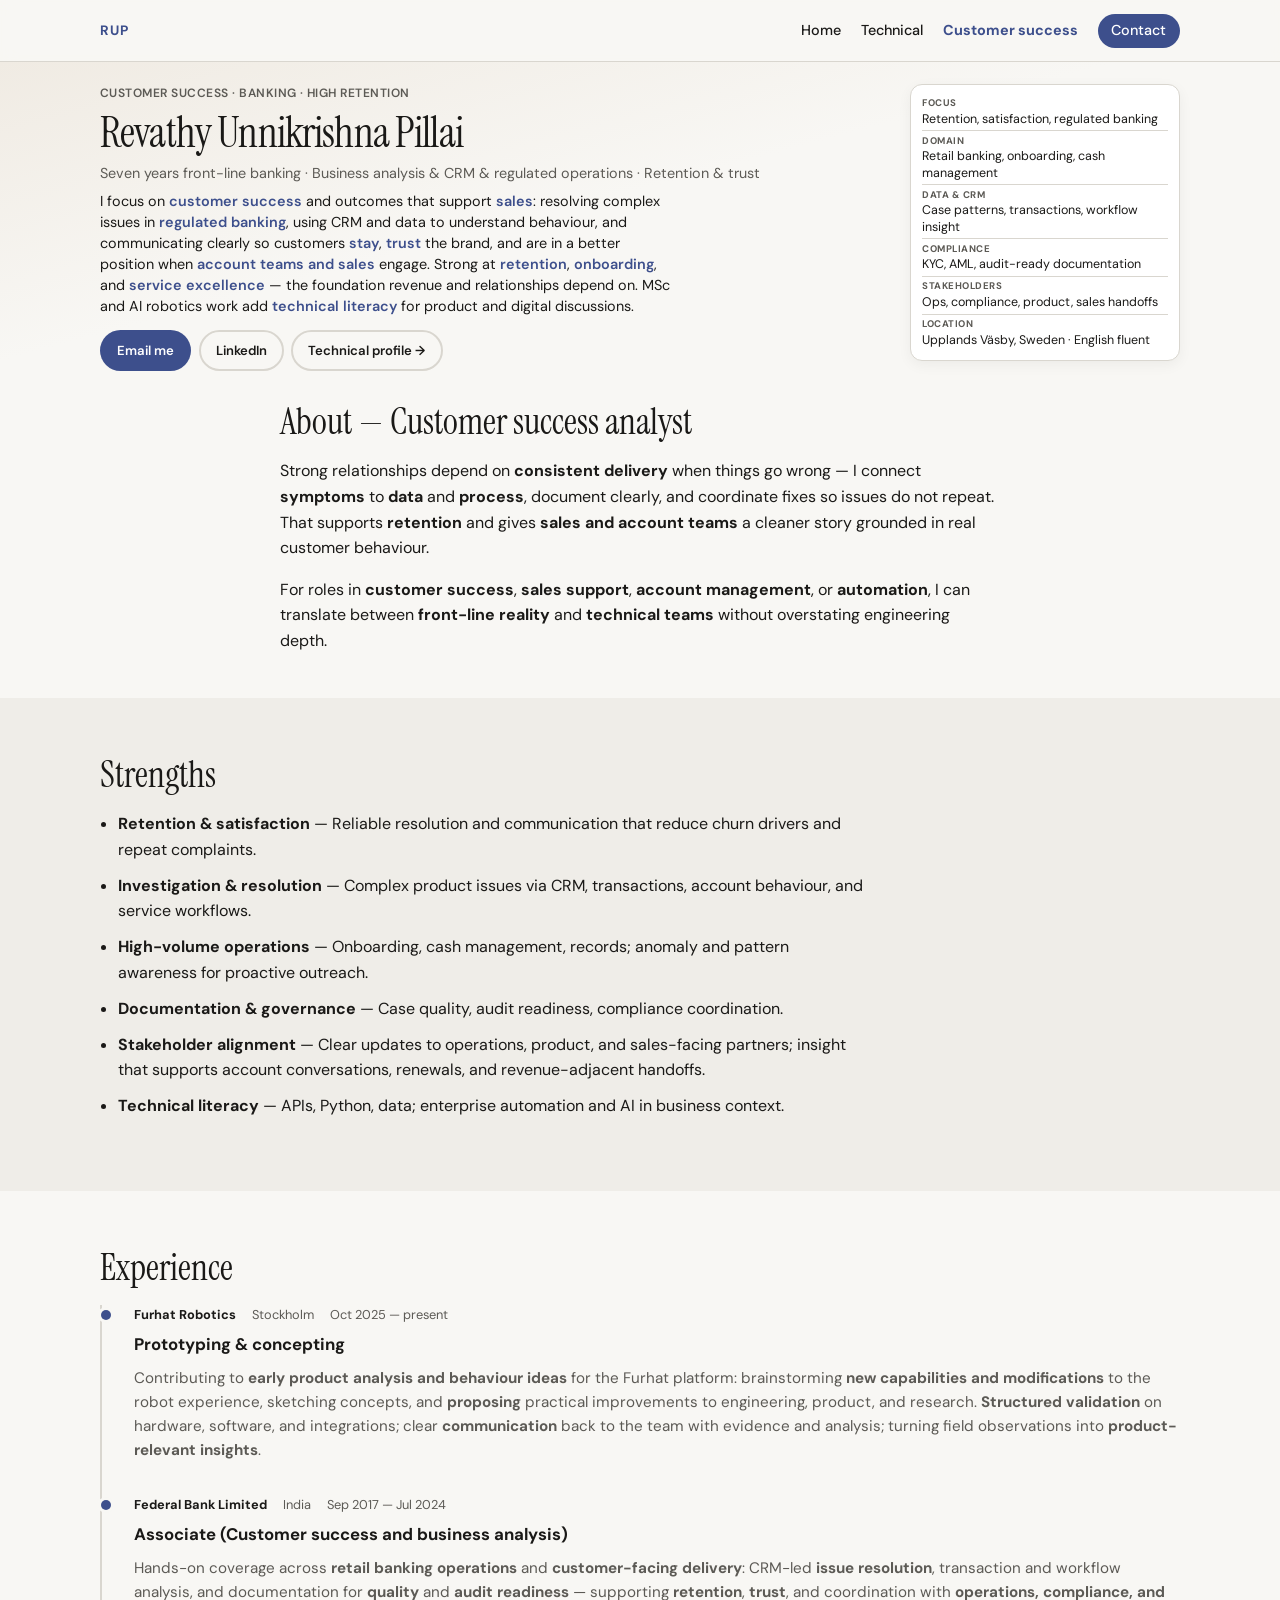
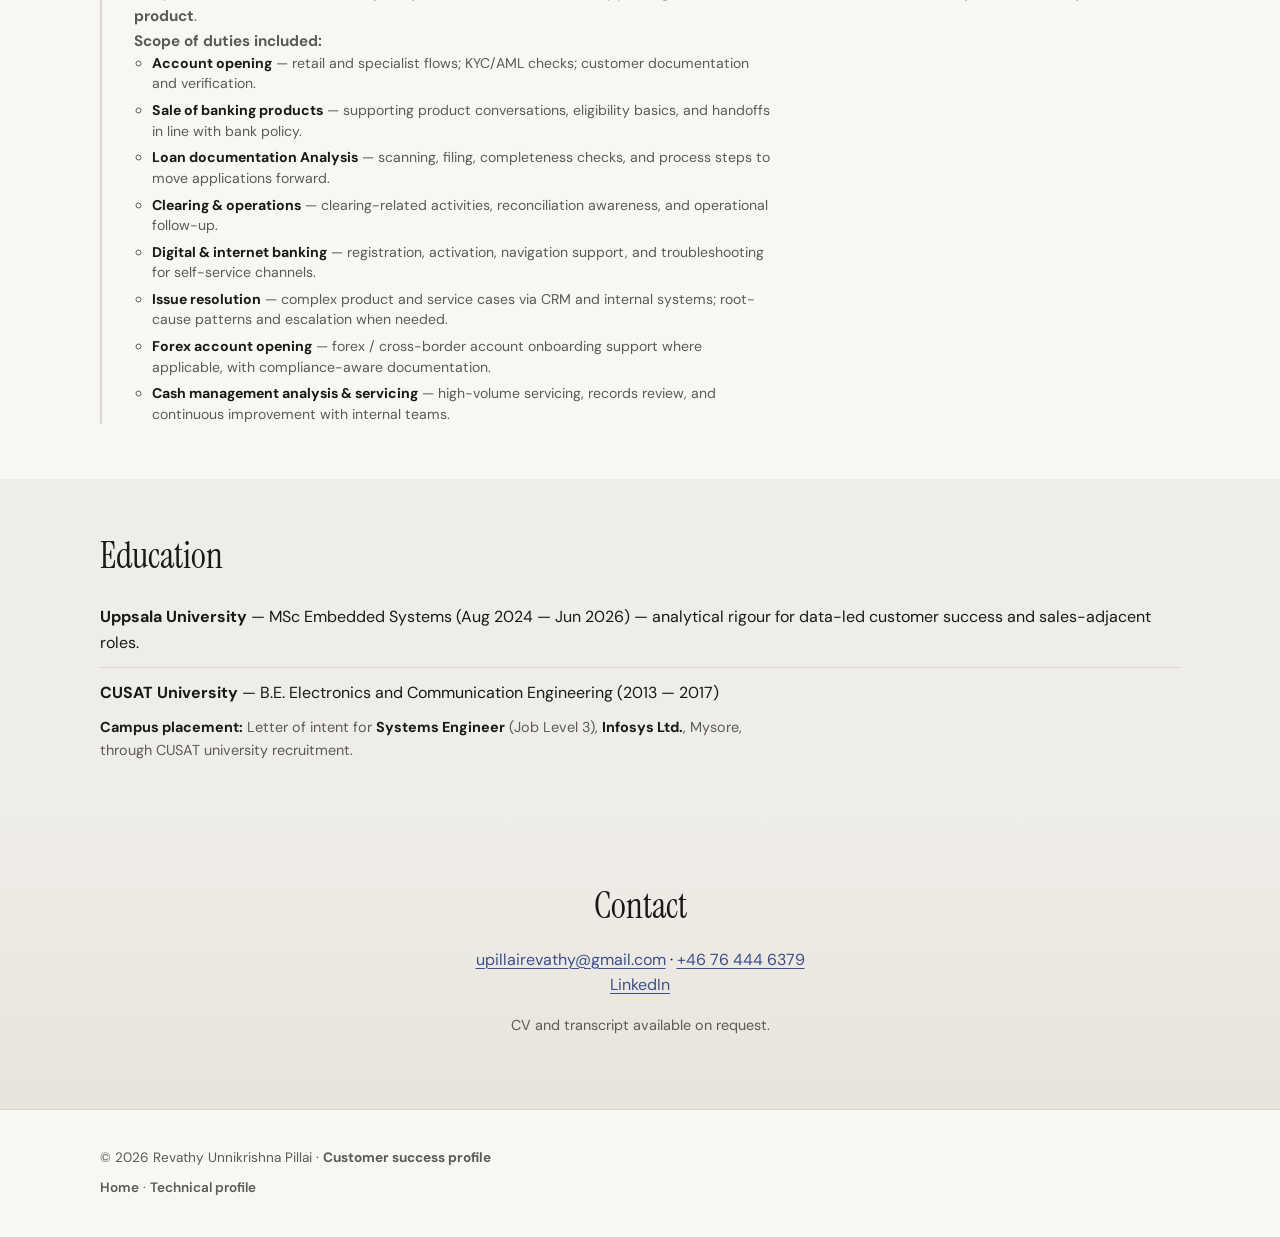
==== commit d940698d: "Update job title in customer-success.html" ====
--- a/customer-success.html
+++ b/customer-success.html
@@ -112,7 +112,7 @@
               <span class="t-loc">India</span>
               <span class="t-date">Sep 2017 — Jul 2024</span>
             </div>
-            <h3>Customer Success Associate(business analyst)</h3>
+            <h3> Associate (Customer success and business analysis)</h3>
             <p>
               Hands-on coverage across <strong>retail banking operations</strong> and <strong>customer-facing delivery</strong>: CRM-led <strong>issue resolution</strong>, transaction and workflow analysis, and documentation for <strong>quality</strong> and <strong>audit readiness</strong> — supporting <strong>retention</strong>, <strong>trust</strong>, and coordination with <strong>operations, compliance, and product</strong>.
             </p>
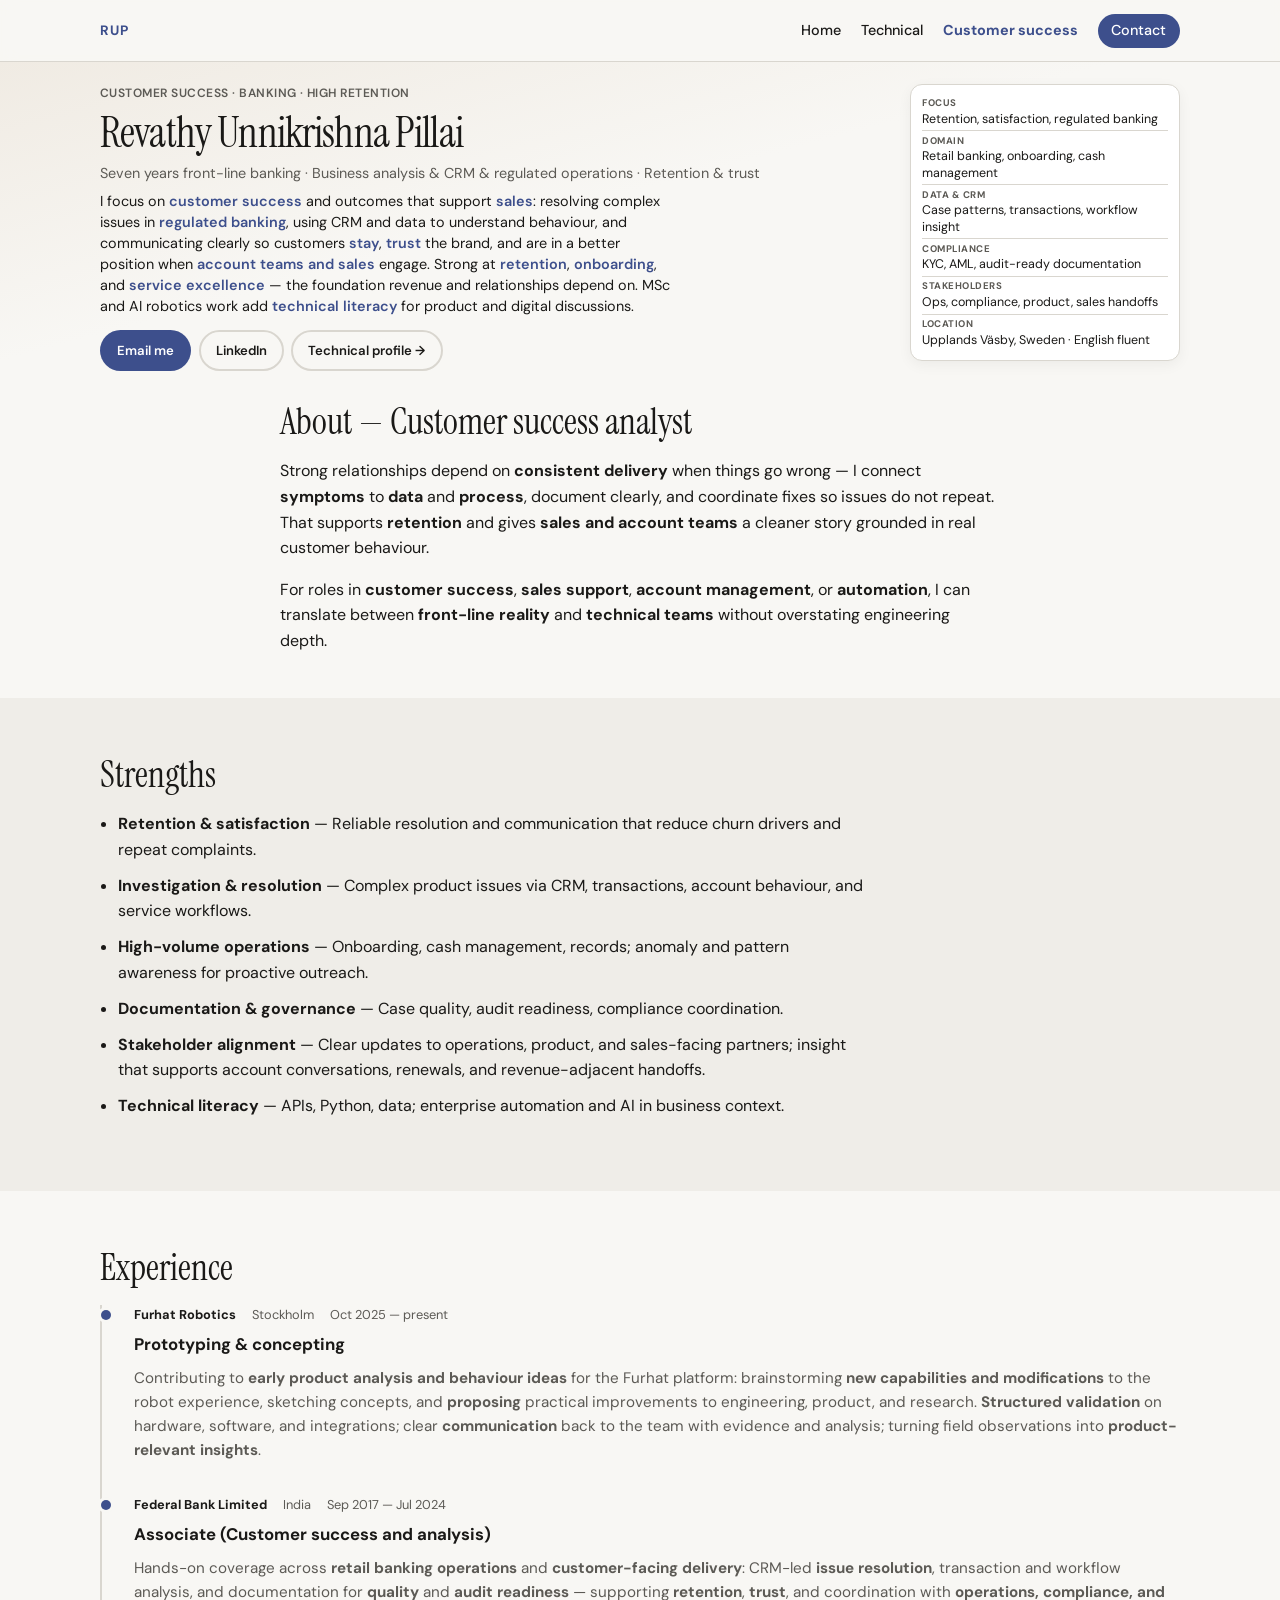
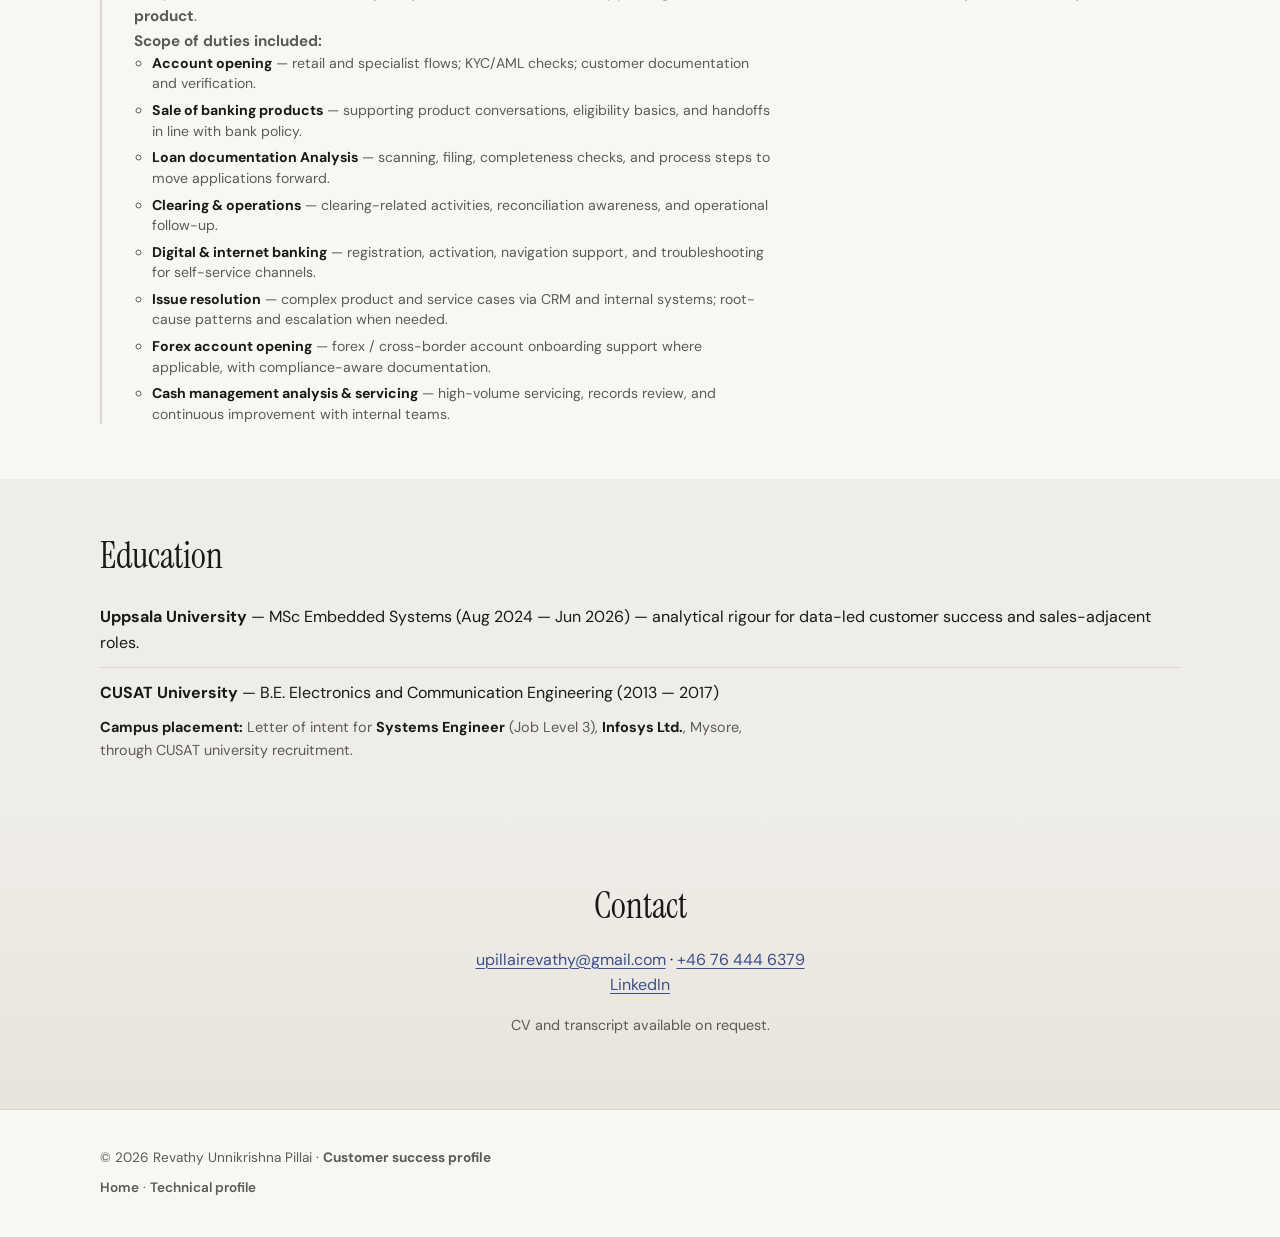
==== commit cc21cf52: "Update customer-success.html" ====
--- a/customer-success.html
+++ b/customer-success.html
@@ -112,7 +112,7 @@
               <span class="t-loc">India</span>
               <span class="t-date">Sep 2017 — Jul 2024</span>
             </div>
-            <h3> Associate (Customer success and business analysis)</h3>
+            <h3> Associate (Customer success and analysis)</h3>
             <p>
               Hands-on coverage across <strong>retail banking operations</strong> and <strong>customer-facing delivery</strong>: CRM-led <strong>issue resolution</strong>, transaction and workflow analysis, and documentation for <strong>quality</strong> and <strong>audit readiness</strong> — supporting <strong>retention</strong>, <strong>trust</strong>, and coordination with <strong>operations, compliance, and product</strong>.
             </p>
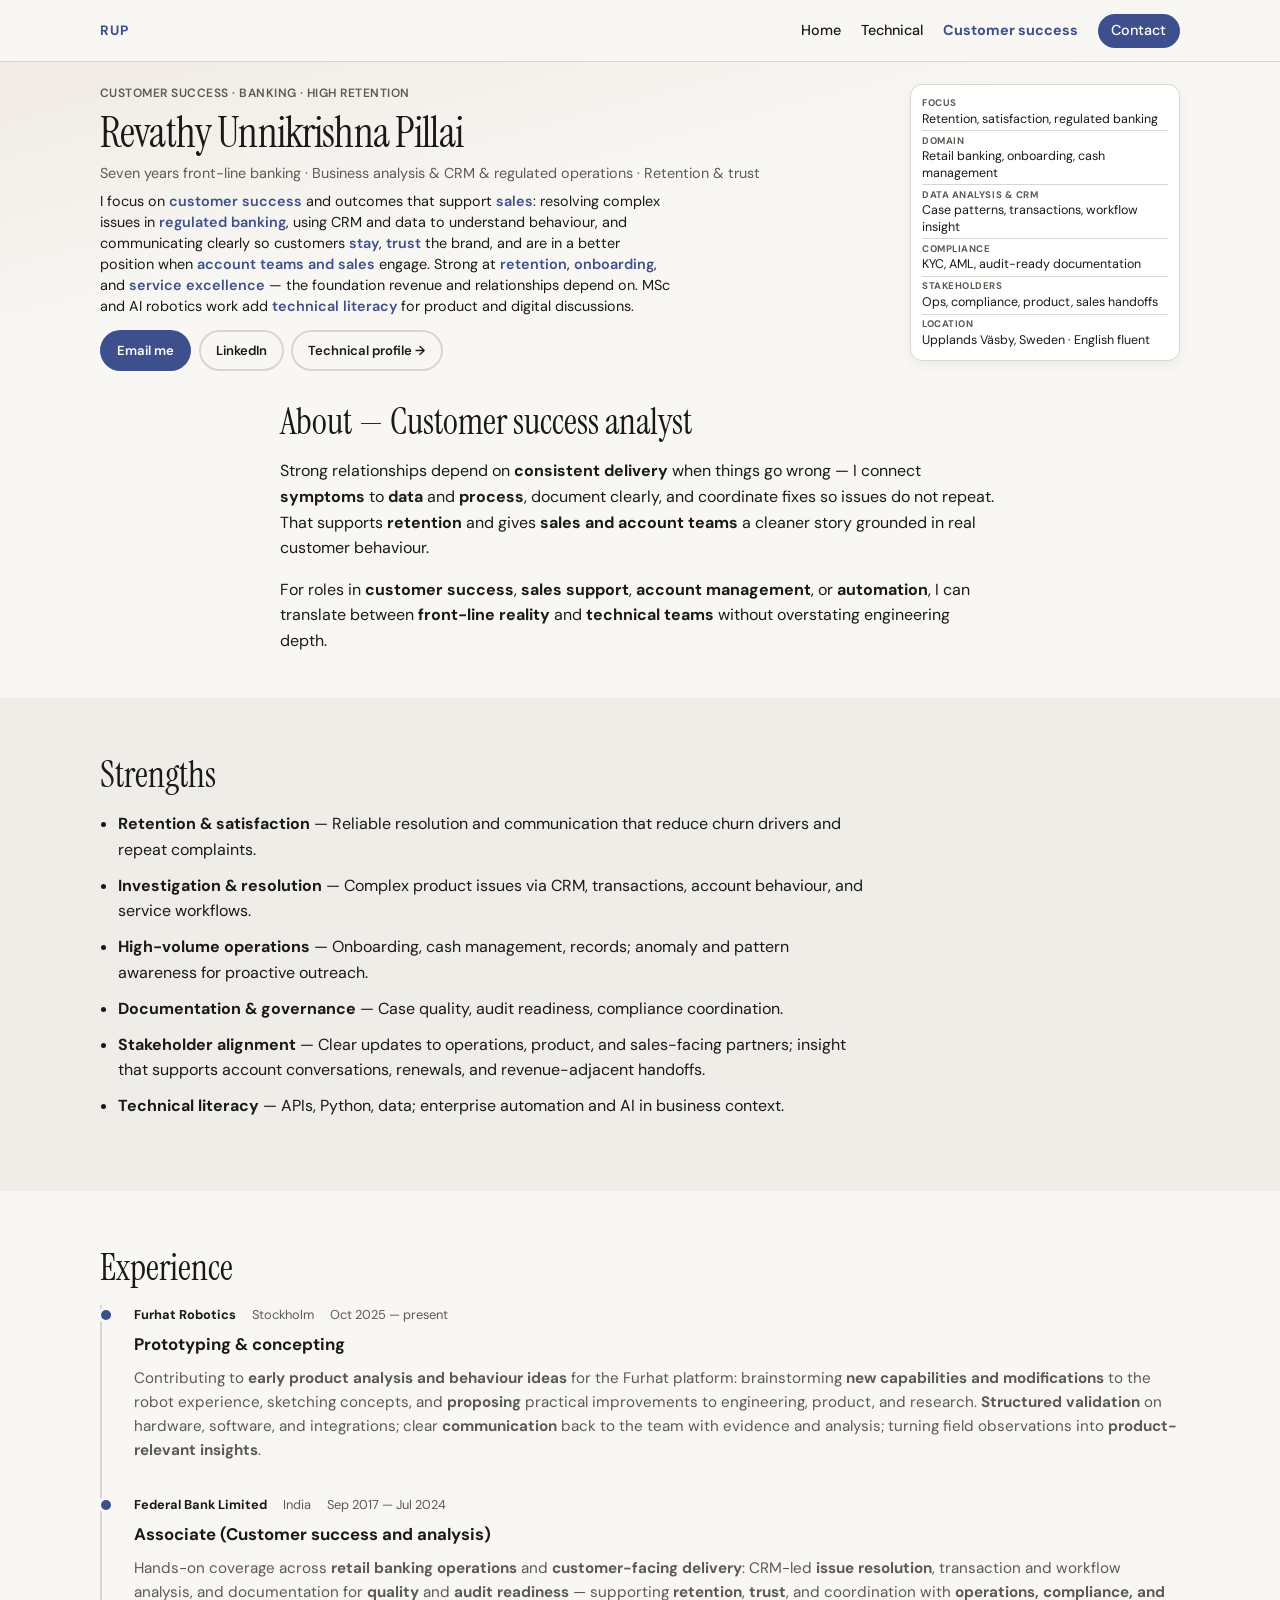
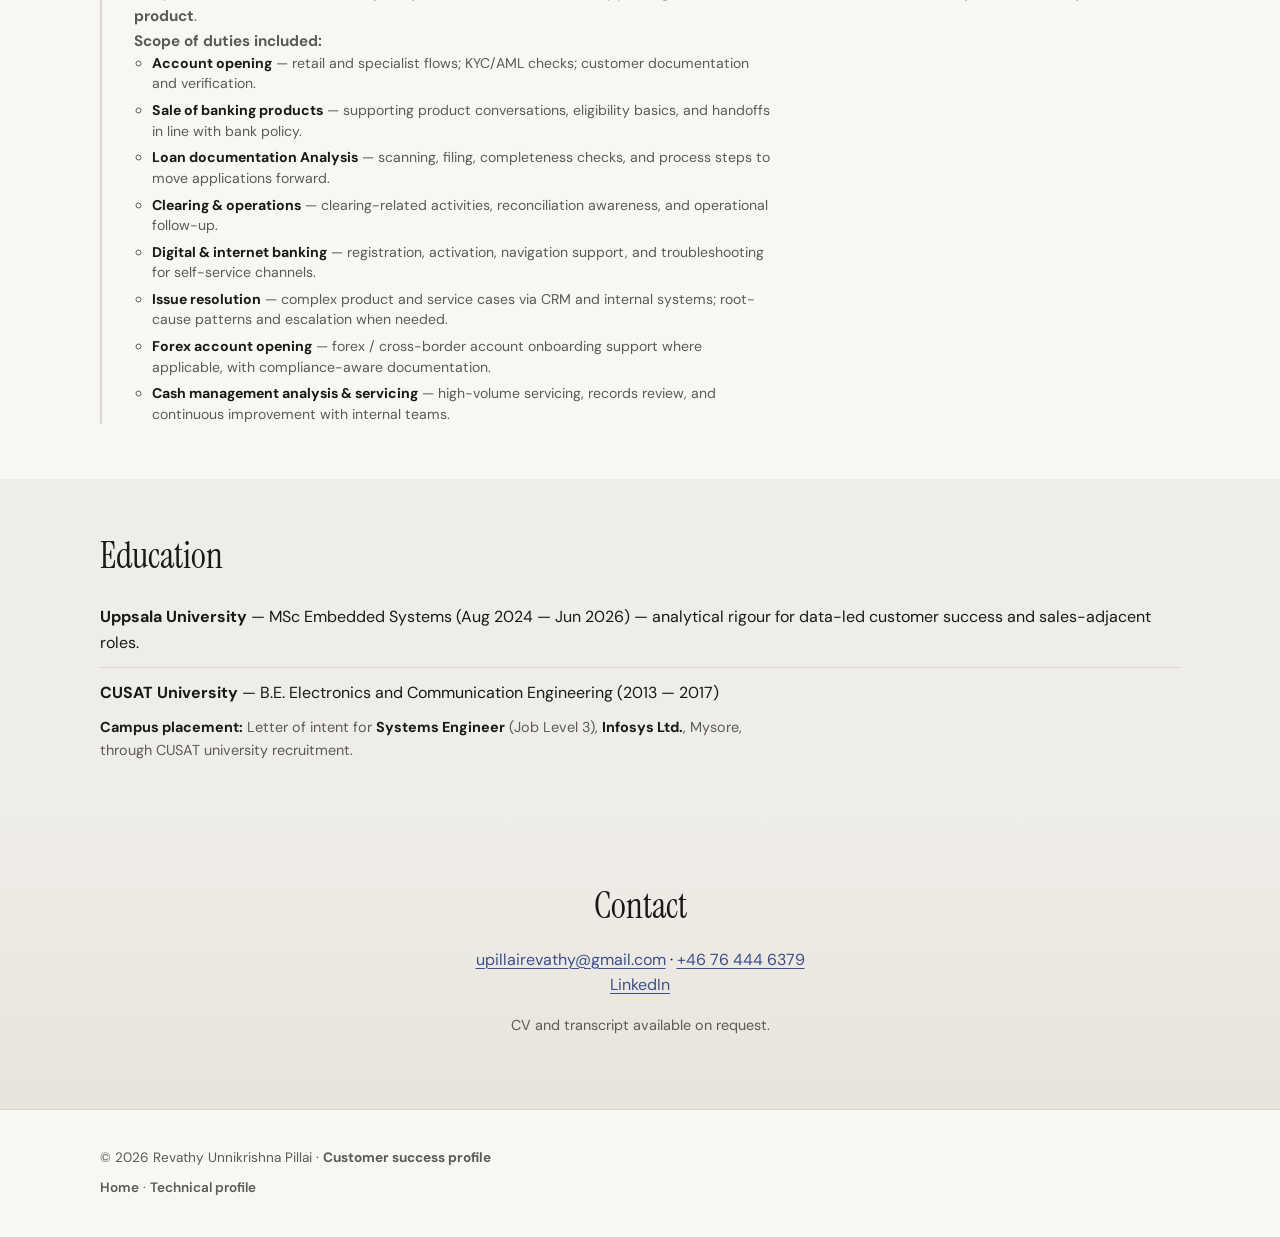
==== commit d76df2f1: "Update customer-success.html" ====
--- a/customer-success.html
+++ b/customer-success.html
@@ -3,7 +3,7 @@
 <head>
   <meta charset="UTF-8" />
   <meta name="viewport" content="width=device-width, initial-scale=1" />
-  <meta name="description" content="Revathy Unnikrishna Pillai — Customer success: banking, CRM, retention, satisfaction; strong alignment with sales in practice. MSc Uppsala." />
+  <meta name="description" content="Revathy Unnikrishna Pillai — Customer success:AI, banking, CRM, retention, satisfaction; strong alignment with sales in practice. MSc Uppsala." />
   <title>Customer success — Revathy Unnikrishna Pillai</title>
   <link rel="stylesheet" href="styles.css" />
   <link rel="preconnect" href="https://fonts.googleapis.com" />
@@ -55,7 +55,7 @@
           <ul class="facts facts-compact">
             <li><span class="fact-label">Focus</span> Retention, satisfaction, regulated banking</li>
             <li><span class="fact-label">Domain</span> Retail banking, onboarding, cash management</li>
-            <li><span class="fact-label">Data &amp; CRM</span> Case patterns, transactions, workflow insight</li>
+            <li><span class="fact-label">Data Analysis &amp; CRM</span> Case patterns, transactions, workflow insight</li>
             <li><span class="fact-label">Compliance</span> KYC, AML, audit-ready documentation</li>
             <li><span class="fact-label">Stakeholders</span> Ops, compliance, product, sales handoffs</li>
             <li><span class="fact-label">Location</span> Upplands Väsby, Sweden · English fluent</li>
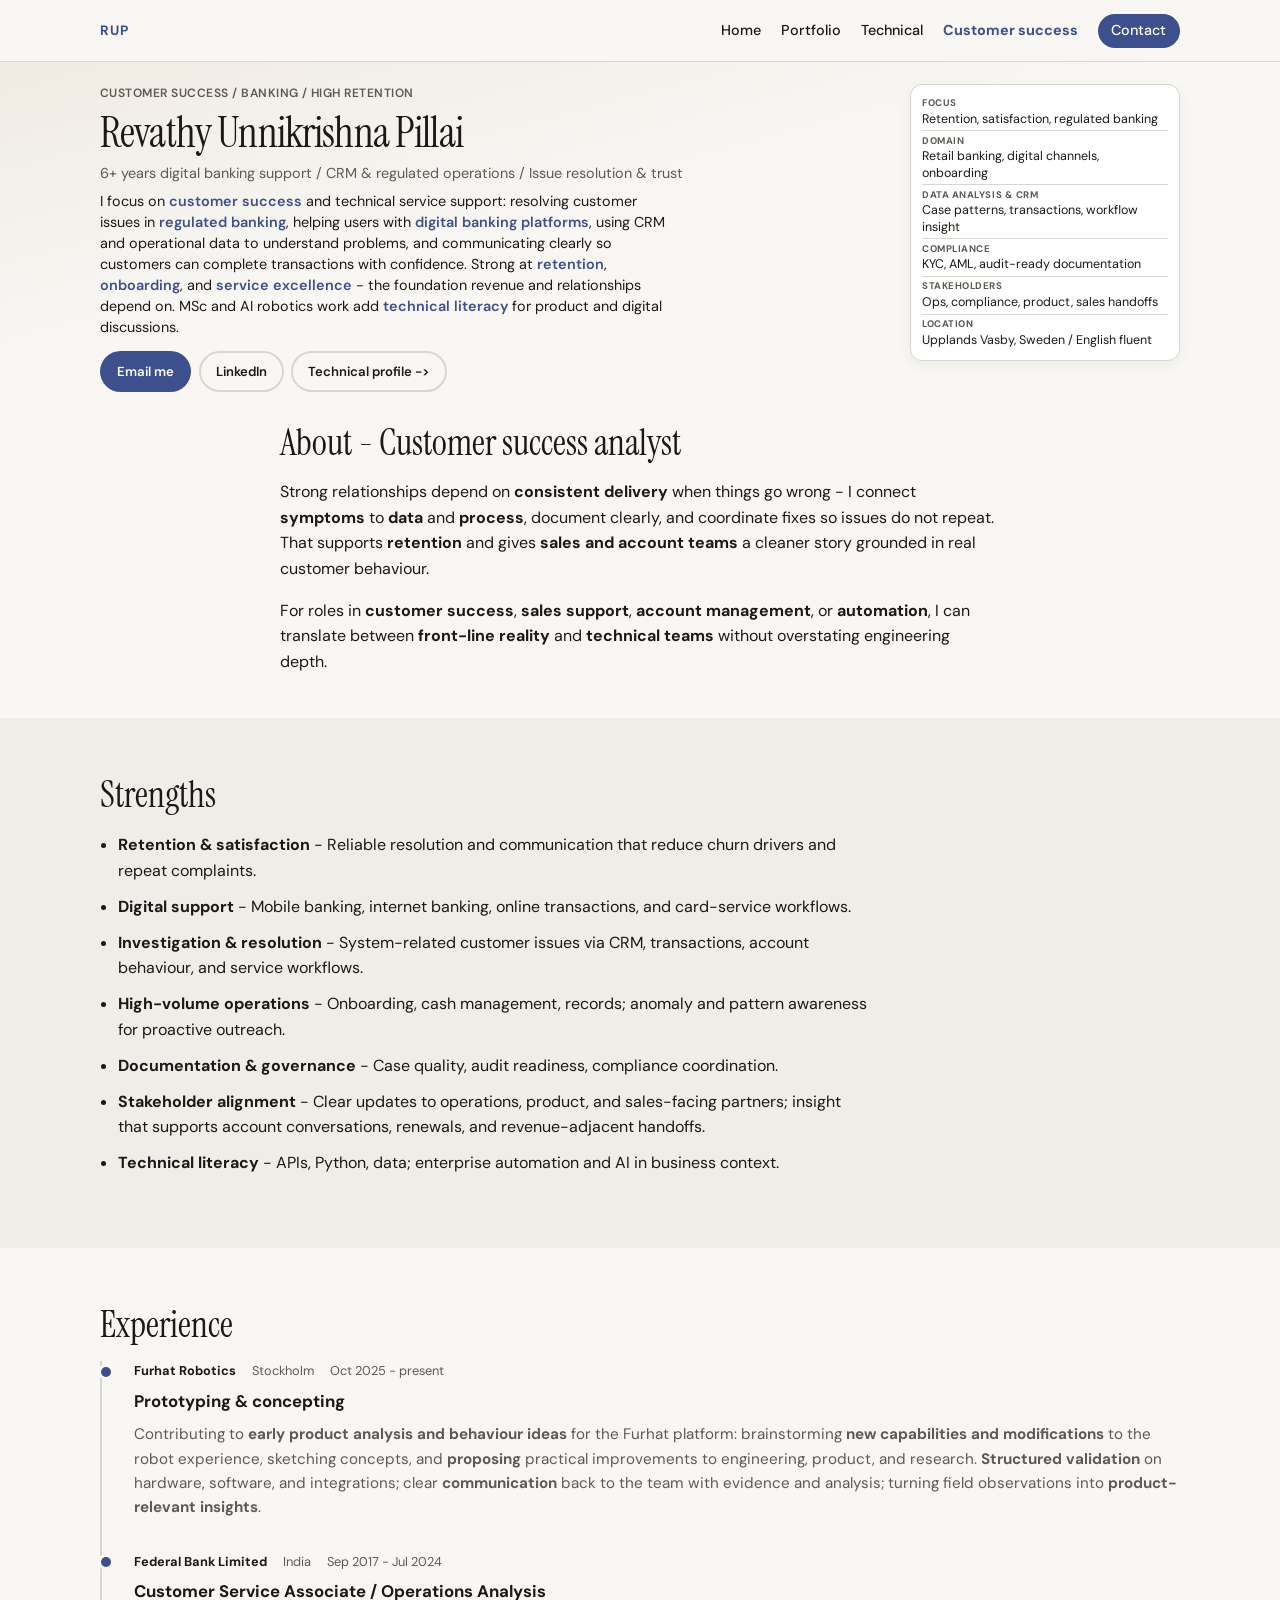
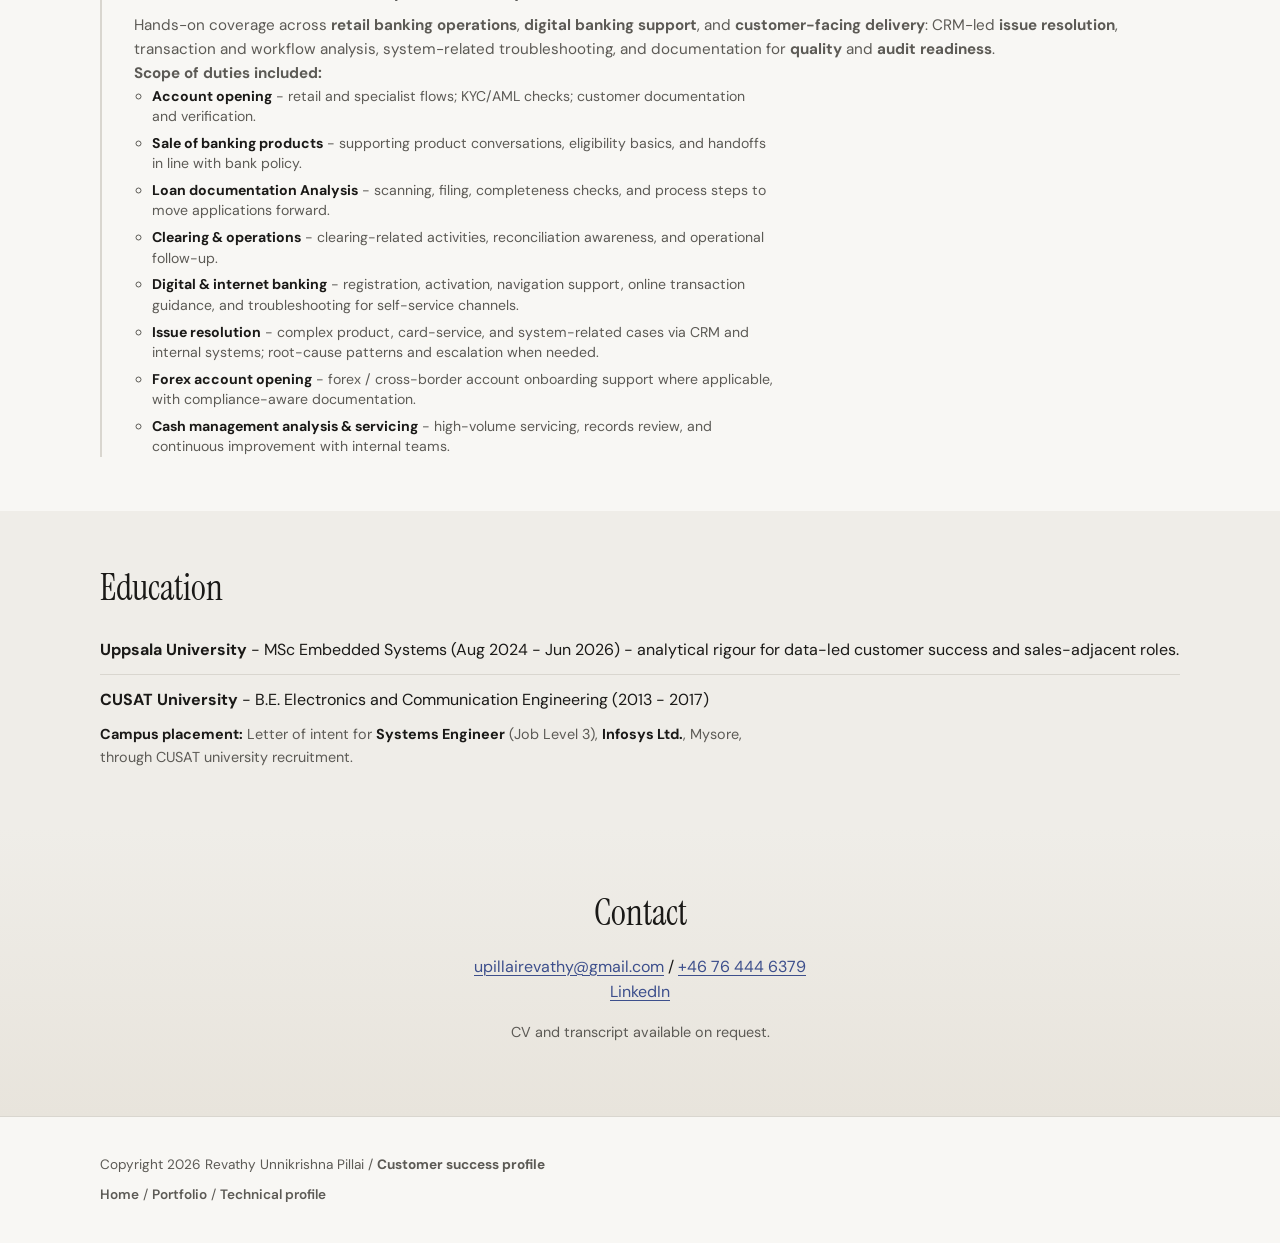
==== commit 559c8a89: "update" ====
--- a/customer-success.html
+++ b/customer-success.html
@@ -3,8 +3,8 @@
 <head>
   <meta charset="UTF-8" />
   <meta name="viewport" content="width=device-width, initial-scale=1" />
-  <meta name="description" content="Revathy Unnikrishna Pillai — Customer success:AI, banking, CRM, retention, satisfaction; strong alignment with sales in practice. MSc Uppsala." />
-  <title>Customer success — Revathy Unnikrishna Pillai</title>
+  <meta name="description" content="Revathy Unnikrishna Pillai - Customer success:AI, banking, CRM, retention, satisfaction; strong alignment with sales in practice. MSc Uppsala." />
+  <title>Customer success - Revathy Unnikrishna Pillai</title>
   <link rel="stylesheet" href="styles.css" />
   <link rel="preconnect" href="https://fonts.googleapis.com" />
   <link rel="preconnect" href="https://fonts.gstatic.com" crossorigin />
@@ -17,6 +17,7 @@
       <a href="index.html" class="logo" aria-label="Home">RUP</a>
       <nav class="nav" aria-label="Primary">
         <a href="index.html">Home</a>
+        <a href="portfolio.html">Portfolio</a>
         <a href="technical.html">Technical</a>
         <a href="customer-success.html" aria-current="page">Customer success</a>
         <a href="#contact" class="nav-cta">Contact</a>
@@ -27,6 +28,7 @@
     </div>
     <div id="mobile-nav" class="mobile-nav" hidden>
       <a href="index.html">Home</a>
+      <a href="portfolio.html">Portfolio</a>
       <a href="technical.html">Technical</a>
       <a href="customer-success.html">Customer success</a>
       <a href="#contact">Contact</a>
@@ -37,28 +39,28 @@
     <section class="hero hero-sub">
       <div class="wrap hero-grid">
         <div class="hero-copy">
-          <p class="eyebrow">Customer success · Banking · High retention</p>
+          <p class="eyebrow">Customer success / Banking / High retention</p>
           <h1>Revathy Unnikrishna Pillai</h1>
-          <p class="tagline">Seven years front-line banking · Business analysis & CRM &amp; regulated operations · Retention &amp; trust</p>
+          <p class="tagline">6+ years digital banking support / CRM &amp; regulated operations / Issue resolution &amp; trust</p>
           <p class="lede">
-            I focus on <strong>customer success</strong> and outcomes that support <strong>sales</strong>: resolving complex issues in <strong>regulated banking</strong>, using CRM and data to understand behaviour, and communicating clearly so customers <strong>stay</strong>, <strong>trust</strong> the brand, and are in a better position when <strong>account teams and sales</strong> engage.
-            Strong at <strong>retention</strong>, <strong>onboarding</strong>, and <strong>service excellence</strong> — the foundation revenue and relationships depend on.
+            I focus on <strong>customer success</strong> and technical service support: resolving customer issues in <strong>regulated banking</strong>, helping users with <strong>digital banking platforms</strong>, using CRM and operational data to understand problems, and communicating clearly so customers can complete transactions with confidence.
+            Strong at <strong>retention</strong>, <strong>onboarding</strong>, and <strong>service excellence</strong> - the foundation revenue and relationships depend on.
             MSc and AI robotics work add <strong>technical literacy</strong> for product and digital discussions.
           </p>
           <div class="hero-actions">
-            <a class="btn primary" href="mailto:upillairevathy@gmail.com?subject=Customer%20success%20%2F%20sales%20role%20—%20Revathy">Email me</a>
+            <a class="btn primary" href="mailto:upillairevathy@gmail.com?subject=Customer%20success%20%2F%20sales%20role%20-%20Revathy">Email me</a>
             <a class="btn ghost" href="https://www.linkedin.com/in/revu01" target="_blank" rel="noopener noreferrer">LinkedIn</a>
-            <a class="btn ghost" href="technical.html">Technical profile →</a>
+            <a class="btn ghost" href="technical.html">Technical profile -></a>
           </div>
         </div>
-        <aside class="hero-card" aria-label="Customer success — quick facts">
+        <aside class="hero-card" aria-label="Customer success - quick facts">
           <ul class="facts facts-compact">
             <li><span class="fact-label">Focus</span> Retention, satisfaction, regulated banking</li>
-            <li><span class="fact-label">Domain</span> Retail banking, onboarding, cash management</li>
+            <li><span class="fact-label">Domain</span> Retail banking, digital channels, onboarding</li>
             <li><span class="fact-label">Data Analysis &amp; CRM</span> Case patterns, transactions, workflow insight</li>
             <li><span class="fact-label">Compliance</span> KYC, AML, audit-ready documentation</li>
             <li><span class="fact-label">Stakeholders</span> Ops, compliance, product, sales handoffs</li>
-            <li><span class="fact-label">Location</span> Upplands Väsby, Sweden · English fluent</li>
+            <li><span class="fact-label">Location</span> Upplands Vasby, Sweden / English fluent</li>
           </ul>
         </aside>
       </div>
@@ -66,9 +68,9 @@
 
     <section id="about" class="section">
       <div class="wrap narrow">
-        <h2 class="section-title">About — Customer success analyst</h2>
+        <h2 class="section-title">About - Customer success analyst</h2>
         <p class="prose">
-          Strong relationships depend on <strong>consistent delivery</strong> when things go wrong — I connect <strong>symptoms</strong> to <strong>data</strong> and <strong>process</strong>, document clearly, and coordinate fixes so issues do not repeat. That supports <strong>retention</strong> and gives <strong>sales and account teams</strong> a cleaner story grounded in real customer behaviour.
+          Strong relationships depend on <strong>consistent delivery</strong> when things go wrong - I connect <strong>symptoms</strong> to <strong>data</strong> and <strong>process</strong>, document clearly, and coordinate fixes so issues do not repeat. That supports <strong>retention</strong> and gives <strong>sales and account teams</strong> a cleaner story grounded in real customer behaviour.
         </p>
         <p class="prose">
           For roles in <strong>customer success</strong>, <strong>sales support</strong>, <strong>account management</strong>, or <strong>automation</strong>, I can translate between <strong>front-line reality</strong> and <strong>technical teams</strong> without overstating engineering depth.
@@ -80,12 +82,13 @@
       <div class="wrap">
         <h2 class="section-title">Strengths</h2>
         <ul class="project-list strengths-list">
-          <li><strong>Retention &amp; satisfaction</strong> — Reliable resolution and communication that reduce churn drivers and repeat complaints.</li>
-          <li><strong>Investigation &amp; resolution</strong> — Complex product issues via CRM, transactions, account behaviour, and service workflows.</li>
-          <li><strong>High-volume operations</strong> — Onboarding, cash management, records; anomaly and pattern awareness for proactive outreach.</li>
-          <li><strong>Documentation &amp; governance</strong> — Case quality, audit readiness, compliance coordination.</li>
-          <li><strong>Stakeholder alignment</strong> — Clear updates to operations, product, and sales-facing partners; insight that supports account conversations, renewals, and revenue-adjacent handoffs.</li>
-          <li><strong>Technical literacy</strong> — APIs, Python, data; enterprise automation and AI in business context.</li>
+          <li><strong>Retention &amp; satisfaction</strong> - Reliable resolution and communication that reduce churn drivers and repeat complaints.</li>
+          <li><strong>Digital support</strong> - Mobile banking, internet banking, online transactions, and card-service workflows.</li>
+          <li><strong>Investigation &amp; resolution</strong> - System-related customer issues via CRM, transactions, account behaviour, and service workflows.</li>
+          <li><strong>High-volume operations</strong> - Onboarding, cash management, records; anomaly and pattern awareness for proactive outreach.</li>
+          <li><strong>Documentation &amp; governance</strong> - Case quality, audit readiness, compliance coordination.</li>
+          <li><strong>Stakeholder alignment</strong> - Clear updates to operations, product, and sales-facing partners; insight that supports account conversations, renewals, and revenue-adjacent handoffs.</li>
+          <li><strong>Technical literacy</strong> - APIs, Python, data; enterprise automation and AI in business context.</li>
         </ul>
       </div>
     </section>
@@ -98,7 +101,7 @@
             <div class="t-meta">
               <span class="t-org">Furhat Robotics</span>
               <span class="t-loc">Stockholm</span>
-              <span class="t-date">Oct 2025 — present</span>
+              <span class="t-date">Oct 2025 - present</span>
             </div>
             <h3>Prototyping &amp; concepting</h3>
             <p>
@@ -110,22 +113,22 @@
             <div class="t-meta">
               <span class="t-org">Federal Bank Limited</span>
               <span class="t-loc">India</span>
-              <span class="t-date">Sep 2017 — Jul 2024</span>
+              <span class="t-date">Sep 2017 - Jul 2024</span>
             </div>
-            <h3> Associate (Customer success and analysis)</h3>
+            <h3>Customer Service Associate / Operations Analysis</h3>
             <p>
-              Hands-on coverage across <strong>retail banking operations</strong> and <strong>customer-facing delivery</strong>: CRM-led <strong>issue resolution</strong>, transaction and workflow analysis, and documentation for <strong>quality</strong> and <strong>audit readiness</strong> — supporting <strong>retention</strong>, <strong>trust</strong>, and coordination with <strong>operations, compliance, and product</strong>.
+              Hands-on coverage across <strong>retail banking operations</strong>, <strong>digital banking support</strong>, and <strong>customer-facing delivery</strong>: CRM-led <strong>issue resolution</strong>, transaction and workflow analysis, system-related troubleshooting, and documentation for <strong>quality</strong> and <strong>audit readiness</strong>.
             </p>
             <p class="duty-intro"><strong>Scope of duties included:</strong></p>
             <ul class="duty-list">
-              <li><strong>Account opening</strong> — retail and specialist flows; KYC/AML checks; customer documentation and verification.</li>
-              <li><strong>Sale of banking products</strong> — supporting product conversations, eligibility basics, and handoffs in line with bank policy.</li>
-              <li><strong>Loan documentation Analysis</strong> — scanning, filing, completeness checks, and process steps to move applications forward.</li>
-              <li><strong>Clearing &amp; operations</strong> — clearing-related activities, reconciliation awareness, and operational follow-up.</li>
-              <li><strong>Digital &amp; internet banking</strong> — registration, activation, navigation support, and troubleshooting for self-service channels.</li>
-              <li><strong>Issue resolution</strong> — complex product and service cases via CRM and internal systems; root-cause patterns and escalation when needed.</li>
-              <li><strong>Forex account opening</strong> — forex / cross-border account onboarding support where applicable, with compliance-aware documentation.</li>
-              <li><strong>Cash management analysis &amp; servicing</strong> — high-volume servicing, records review, and continuous improvement with internal teams.</li>
+              <li><strong>Account opening</strong> - retail and specialist flows; KYC/AML checks; customer documentation and verification.</li>
+              <li><strong>Sale of banking products</strong> - supporting product conversations, eligibility basics, and handoffs in line with bank policy.</li>
+              <li><strong>Loan documentation Analysis</strong> - scanning, filing, completeness checks, and process steps to move applications forward.</li>
+              <li><strong>Clearing &amp; operations</strong> - clearing-related activities, reconciliation awareness, and operational follow-up.</li>
+              <li><strong>Digital &amp; internet banking</strong> - registration, activation, navigation support, online transaction guidance, and troubleshooting for self-service channels.</li>
+              <li><strong>Issue resolution</strong> - complex product, card-service, and system-related cases via CRM and internal systems; root-cause patterns and escalation when needed.</li>
+              <li><strong>Forex account opening</strong> - forex / cross-border account onboarding support where applicable, with compliance-aware documentation.</li>
+              <li><strong>Cash management analysis &amp; servicing</strong> - high-volume servicing, records review, and continuous improvement with internal teams.</li>
             </ul>
           </li>
         </ol>
@@ -136,9 +139,9 @@
       <div class="wrap">
         <h2 class="section-title">Education</h2>
         <ul class="edu-list">
-          <li><strong>Uppsala University</strong> — MSc Embedded Systems (Aug 2024 — Jun 2026) — analytical rigour for data-led customer success and sales-adjacent roles.</li>
+          <li><strong>Uppsala University</strong> - MSc Embedded Systems (Aug 2024 - Jun 2026) - analytical rigour for data-led customer success and sales-adjacent roles.</li>
           <li>
-            <strong>CUSAT University</strong> — B.E. Electronics and Communication Engineering (2013 — 2017)
+            <strong>CUSAT University</strong> - B.E. Electronics and Communication Engineering (2013 - 2017)
             <p class="edu-detail"><strong>Campus placement:</strong> Letter of intent for <strong>Systems Engineer</strong> (Job Level 3), <strong>Infosys Ltd.</strong>, Mysore, through CUSAT university recruitment.</p>
           </li>
         </ul>
@@ -149,7 +152,7 @@
       <div class="wrap narrow cta-inner">
         <h2 class="section-title">Contact</h2>
         <p class="prose">
-          <a href="mailto:upillairevathy@gmail.com?subject=Customer%20success%20or%20sales%20role">upillairevathy@gmail.com</a> ·
+          <a href="mailto:upillairevathy@gmail.com?subject=Customer%20success%20or%20sales%20role">upillairevathy@gmail.com</a> /
           <a href="tel:+46764446379">+46 76 444 6379</a><br />
           <a href="https://www.linkedin.com/in/revu01" target="_blank" rel="noopener noreferrer">LinkedIn</a>
         </p>
@@ -160,29 +163,15 @@
 
   <footer class="site-footer">
     <div class="wrap footer-inner">
-      <p>© <span id="y"></span> Revathy Unnikrishna Pillai · <strong>Customer success profile</strong></p>
-      <p class="footer-links"><a href="index.html">Home</a> · <a href="technical.html">Technical profile</a></p>
+      <p>Copyright <span id="y"></span> Revathy Unnikrishna Pillai / <strong>Customer success profile</strong></p>
+      <p class="footer-links"><a href="index.html">Home</a> / <a href="portfolio.html">Portfolio</a> / <a href="technical.html">Technical profile</a></p>
     </div>
   </footer>
-
-  <script>
-    document.getElementById("y").textContent = new Date().getFullYear();
-    var btn = document.querySelector(".menu-toggle");
-    var panel = document.getElementById("mobile-nav");
-    if (btn && panel) {
-      btn.addEventListener("click", function () {
-        var open = panel.hasAttribute("hidden");
-        if (open) panel.removeAttribute("hidden");
-        else panel.setAttribute("hidden", "");
-        btn.setAttribute("aria-expanded", open ? "true" : "false");
-      });
-      panel.querySelectorAll("a").forEach(function (a) {
-        a.addEventListener("click", function () {
-          panel.setAttribute("hidden", "");
-          btn.setAttribute("aria-expanded", "false");
-        });
-      });
-    }
-  </script>
+  <script src="interactions.js"></script>
 </body>
 </html>
+
+
+
+
+
--- a/styles.css
+++ b/styles.css
@@ -836,3 +836,785 @@
 ul.duty-list li strong {
   color: var(--ink);
 }
+
+/* Interactive additions */
+.persona-panel {
+  max-width: 760px;
+  background: var(--card);
+  border: 1px solid var(--border);
+  border-radius: 8px;
+  padding: 1rem;
+  box-shadow: 0 6px 20px rgba(26, 25, 23, 0.05);
+}
+
+.persona-buttons,
+.project-filters {
+  display: flex;
+  flex-wrap: wrap;
+  gap: 0.5rem;
+  margin-bottom: 1rem;
+}
+
+.persona-button,
+.filter-button {
+  border: 1px solid var(--border);
+  background: #fff;
+  color: var(--ink);
+  border-radius: 999px;
+  padding: 0.48rem 0.8rem;
+  font: inherit;
+  font-size: 0.86rem;
+  font-weight: 700;
+  cursor: pointer;
+  transition: background 0.15s, color 0.15s, border-color 0.15s, transform 0.15s;
+}
+
+.persona-button:hover,
+.filter-button:hover,
+.persona-button.is-active,
+.filter-button.is-active {
+  background: var(--accent);
+  border-color: var(--accent);
+  color: #fff;
+  transform: translateY(-1px);
+}
+
+.persona-output {
+  display: grid;
+  gap: 0.35rem;
+  margin: 0;
+  color: var(--muted);
+}
+
+.persona-output strong {
+  color: var(--ink);
+  font-size: 1.05rem;
+}
+
+.project-grid {
+  display: grid;
+  gap: 1rem;
+}
+
+@media (min-width: 760px) {
+  .project-grid {
+    grid-template-columns: repeat(2, minmax(0, 1fr));
+  }
+}
+
+.project-card {
+  background: var(--card);
+  border: 1px solid var(--border);
+  border-radius: 8px;
+  padding: 1rem;
+  box-shadow: 0 4px 18px rgba(26, 25, 23, 0.04);
+}
+
+.project-card[hidden] {
+  display: none;
+}
+
+.project-kicker {
+  display: block;
+  margin-bottom: 0.35rem;
+  color: var(--muted);
+  font-size: 0.72rem;
+  font-weight: 700;
+  letter-spacing: 0.07em;
+  text-transform: uppercase;
+}
+
+.project-card h3 {
+  margin: 0 0 0.45rem;
+  font-size: 1.05rem;
+}
+
+.project-card p {
+  margin: 0 0 0.75rem;
+  color: var(--muted);
+  font-size: 0.92rem;
+}
+
+.project-card details {
+  margin: 0.75rem 0;
+  border-top: 1px solid var(--border);
+  border-bottom: 1px solid var(--border);
+  padding: 0.65rem 0;
+}
+
+.project-card summary {
+  cursor: pointer;
+  font-weight: 700;
+  color: var(--ink);
+}
+
+.project-card a {
+  font-weight: 700;
+  text-decoration: none;
+}
+
+/* App-style homepage refresh */
+.app-home {
+  --bg: #f6f8f7;
+  --bg-alt: #e9f0ed;
+  --ink: #17201d;
+  --muted: #53625d;
+  --accent: #0f6b57;
+  --accent-hover: #0a4e40;
+  --border: #cdd9d4;
+  --card: #ffffff;
+  --shadow: 0 16px 44px rgba(18, 39, 33, 0.1);
+}
+
+.app-header .nav {
+  gap: 1rem;
+}
+
+.app-hero {
+  padding: 2.6rem 0 2rem;
+  background: linear-gradient(120deg, rgba(15, 107, 87, 0.08), rgba(39, 92, 135, 0.08)), var(--bg);
+  border-bottom: 1px solid var(--border);
+}
+
+.app-hero-grid {
+  display: grid;
+  gap: 1.25rem;
+  align-items: stretch;
+}
+
+@media (min-width: 860px) {
+  .app-hero-grid {
+    grid-template-columns: minmax(0, 1.55fr) minmax(280px, 0.72fr);
+  }
+}
+
+.app-hero-main,
+.app-status-panel,
+.metric-card,
+.chart-panel,
+.project-table-wrap,
+.flow-grid > div {
+  border: 1px solid var(--border);
+  background: rgba(255, 255, 255, 0.88);
+  border-radius: 8px;
+  box-shadow: var(--shadow);
+}
+
+.app-hero-main {
+  padding: clamp(1.35rem, 3vw, 2.2rem);
+}
+
+.app-hero-main h1 {
+  font-family: var(--font-display);
+  font-size: clamp(2.45rem, 6vw, 4.4rem);
+  line-height: 1.02;
+  font-weight: 400;
+  margin: 0 0 0.65rem;
+}
+
+.app-status-panel {
+  display: grid;
+  gap: 0.85rem;
+  padding: 1.1rem;
+}
+
+.status-row {
+  display: grid;
+  gap: 0.18rem;
+  padding-bottom: 0.75rem;
+  border-bottom: 1px solid var(--border);
+}
+
+.status-row span,
+.metric-card span,
+.flow-grid span {
+  color: var(--muted);
+  font-size: 0.72rem;
+  font-weight: 700;
+  letter-spacing: 0.07em;
+  text-transform: uppercase;
+}
+
+.status-row strong {
+  color: var(--ink);
+  font-size: 0.96rem;
+}
+
+.copy-button {
+  align-self: end;
+  border: 0;
+  border-radius: 8px;
+  background: #203b35;
+  color: #fff;
+  cursor: pointer;
+  font: inherit;
+  font-weight: 700;
+  padding: 0.75rem 0.9rem;
+}
+
+.dashboard-strip {
+  padding: 1.2rem 0;
+  background: #fff;
+}
+
+.metric-grid {
+  display: grid;
+  gap: 0.8rem;
+}
+
+@media (min-width: 760px) {
+  .metric-grid {
+    grid-template-columns: repeat(4, minmax(0, 1fr));
+  }
+}
+
+.metric-card {
+  padding: 1rem;
+  box-shadow: none;
+}
+
+.metric-card strong {
+  display: block;
+  margin: 0.25rem 0;
+  font-size: 1.45rem;
+  color: var(--accent);
+}
+
+.metric-card p {
+  margin: 0;
+  color: var(--muted);
+  font-size: 0.86rem;
+  line-height: 1.4;
+}
+
+.app-lab {
+  background: var(--bg-alt);
+}
+
+.lab-grid {
+  display: grid;
+  gap: 1.2rem;
+  align-items: start;
+}
+
+@media (min-width: 860px) {
+  .lab-grid {
+    grid-template-columns: minmax(0, 1fr) minmax(320px, 0.82fr);
+  }
+}
+
+.app-lab .persona-panel {
+  max-width: none;
+}
+
+.chart-panel {
+  padding: 1rem;
+}
+
+.bar-chart {
+  display: grid;
+  gap: 0.85rem;
+}
+
+.bar-row {
+  display: grid;
+  grid-template-columns: minmax(8rem, 1fr) minmax(8rem, 1.4fr) 2rem;
+  align-items: center;
+  gap: 0.75rem;
+  font-size: 0.88rem;
+}
+
+.bar-row i {
+  display: block;
+  height: 0.7rem;
+  border-radius: 999px;
+  background: linear-gradient(90deg, #0f6b57 var(--value), #d9e3df var(--value));
+}
+
+.bar-row b {
+  font-size: 0.82rem;
+  color: var(--muted);
+}
+
+.project-map-section {
+  background: #fafdff;
+}
+
+.project-table-wrap {
+  overflow-x: auto;
+  box-shadow: none;
+}
+
+.project-table {
+  width: 100%;
+  min-width: 760px;
+  border-collapse: collapse;
+  font-size: 0.92rem;
+}
+
+.project-table th,
+.project-table td {
+  padding: 0.9rem;
+  border-bottom: 1px solid var(--border);
+  text-align: left;
+  vertical-align: top;
+}
+
+.project-table th {
+  color: var(--muted);
+  font-size: 0.72rem;
+  letter-spacing: 0.07em;
+  text-transform: uppercase;
+  background: #eef5f2;
+}
+
+.project-table tr:last-child td {
+  border-bottom: 0;
+}
+
+.career-flow {
+  background: var(--bg);
+}
+
+.flow-grid {
+  display: grid;
+  gap: 0.8rem;
+}
+
+@media (min-width: 860px) {
+  .flow-grid {
+    grid-template-columns: repeat(4, minmax(0, 1fr));
+  }
+}
+
+.flow-grid > div {
+  padding: 1rem;
+  box-shadow: none;
+}
+
+.flow-grid strong {
+  display: block;
+  margin: 0.25rem 0;
+  color: var(--ink);
+}
+
+.flow-grid p {
+  margin: 0;
+  color: var(--muted);
+  font-size: 0.88rem;
+}
+
+@media (max-width: 640px) {
+  .bar-row {
+    grid-template-columns: 1fr;
+    gap: 0.35rem;
+  }
+  .bar-row b {
+    display: none;
+  }
+}
+
+/* Dedicated portfolio page */
+.page-portfolio {
+  --accent: #155f56;
+  --accent-hover: #0d443d;
+  --bg: #f7faf9;
+  --bg-alt: #eaf2ef;
+  --border: #cad9d4;
+}
+
+.portfolio-hero {
+  padding: 2.8rem 0;
+  background: linear-gradient(135deg, rgba(21, 95, 86, 0.1), rgba(56, 99, 138, 0.1)), var(--bg);
+  border-bottom: 1px solid var(--border);
+}
+
+.portfolio-hero-grid,
+.verification-grid {
+  display: grid;
+  gap: 1.25rem;
+  align-items: stretch;
+}
+
+@media (min-width: 880px) {
+  .portfolio-hero-grid,
+  .verification-grid {
+    grid-template-columns: minmax(0, 1.2fr) minmax(310px, 0.8fr);
+  }
+}
+
+.portfolio-copy,
+.test-console,
+.coverage-card {
+  background: rgba(255, 255, 255, 0.9);
+  border: 1px solid var(--border);
+  border-radius: 8px;
+  padding: clamp(1.1rem, 3vw, 1.7rem);
+  box-shadow: var(--shadow);
+}
+
+.portfolio-copy h1 {
+  font-family: var(--font-display);
+  font-size: clamp(2.1rem, 5vw, 3.7rem);
+  line-height: 1.04;
+  font-weight: 400;
+  margin: 0 0 0.85rem;
+  max-width: 14ch;
+}
+
+.button-like {
+  cursor: pointer;
+  font: inherit;
+}
+
+.test-console {
+  display: grid;
+  gap: 1rem;
+  background: #102721;
+  color: #effaf6;
+  border-color: #254940;
+}
+
+.console-head {
+  display: flex;
+  align-items: center;
+  gap: 0.45rem;
+  color: #b7d6cc;
+  font-size: 0.85rem;
+}
+
+.console-head span {
+  width: 0.62rem;
+  height: 0.62rem;
+  border-radius: 50%;
+  background: #64d2a3;
+}
+
+.console-head span:nth-child(2) { background: #e4c466; }
+.console-head span:nth-child(3) { background: #ef786e; }
+.console-head strong { margin-left: 0.35rem; }
+
+.console-grid {
+  display: grid;
+  grid-template-columns: repeat(2, minmax(0, 1fr));
+  gap: 0.65rem;
+}
+
+.console-grid div {
+  border: 1px solid rgba(255, 255, 255, 0.16);
+  border-radius: 8px;
+  padding: 0.8rem;
+}
+
+.console-grid b,
+.console-grid small {
+  display: block;
+}
+
+.console-grid small {
+  color: #9fbeb4;
+  margin-top: 0.25rem;
+}
+
+.signal-lines {
+  display: flex;
+  align-items: end;
+  gap: 0.5rem;
+  min-height: 110px;
+  padding: 0.9rem;
+  border-radius: 8px;
+  background: rgba(255, 255, 255, 0.06);
+}
+
+.signal-lines i {
+  flex: 1;
+  height: var(--h);
+  min-height: 22px;
+  border-radius: 999px 999px 0 0;
+  background: linear-gradient(180deg, #78e0b6, #2d7868);
+}
+
+.portfolio-dashboard {
+  padding: 1.3rem 0;
+  background: #fff;
+}
+
+.portfolio-kpi-grid {
+  display: grid;
+  gap: 0.8rem;
+}
+
+@media (min-width: 760px) {
+  .portfolio-kpi-grid {
+    grid-template-columns: repeat(3, minmax(0, 1fr));
+  }
+}
+
+.portfolio-kpi {
+  border: 1px solid var(--border);
+  border-radius: 8px;
+  padding: 1rem;
+  background: var(--card);
+}
+
+.portfolio-kpi span,
+.project-body dt {
+  color: var(--muted);
+  font-size: 0.72rem;
+  font-weight: 700;
+  letter-spacing: 0.07em;
+  text-transform: uppercase;
+}
+
+.portfolio-kpi strong {
+  display: block;
+  margin: 0.25rem 0;
+  font-size: 1.4rem;
+  color: var(--accent);
+}
+
+.portfolio-kpi p {
+  margin: 0;
+  color: var(--muted);
+  font-size: 0.9rem;
+}
+
+.portfolio-card-grid {
+  display: grid;
+  gap: 1rem;
+}
+
+@media (min-width: 900px) {
+  .portfolio-card-grid {
+    grid-template-columns: repeat(2, minmax(0, 1fr));
+  }
+}
+
+.portfolio-project {
+  display: grid;
+  grid-template-columns: 130px minmax(0, 1fr);
+  gap: 1rem;
+  border: 1px solid var(--border);
+  border-radius: 8px;
+  padding: 1rem;
+  background: #fff;
+  box-shadow: 0 6px 22px rgba(18, 39, 33, 0.06);
+}
+
+.portfolio-project[hidden] {
+  display: none;
+}
+
+@media (max-width: 640px) {
+  .portfolio-project {
+    grid-template-columns: 1fr;
+  }
+}
+
+.project-visual {
+  min-height: 130px;
+  border-radius: 8px;
+  border: 1px solid var(--border);
+  background: #eef5f2;
+  position: relative;
+  overflow: hidden;
+}
+
+.robot-visual::before {
+  content: "";
+  position: absolute;
+  inset: 24px 30px 34px;
+  border-radius: 50% 50% 42% 42%;
+  border: 3px solid #155f56;
+  background: #fff;
+}
+.robot-visual span:nth-child(1),
+.robot-visual span:nth-child(2) {
+  position: absolute;
+  top: 54px;
+  width: 10px;
+  height: 10px;
+  border-radius: 50%;
+  background: #155f56;
+  z-index: 1;
+}
+.robot-visual span:nth-child(1) { left: 52px; }
+.robot-visual span:nth-child(2) { right: 52px; }
+.robot-visual span:nth-child(3) {
+  position: absolute;
+  left: 43px;
+  right: 43px;
+  bottom: 42px;
+  height: 3px;
+  border-radius: 999px;
+  background: #155f56;
+  z-index: 1;
+}
+
+.audio-visual,
+.cloud-visual,
+.ops-visual,
+.state-visual,
+.pcb-visual {
+  display: flex;
+  align-items: center;
+  justify-content: center;
+  gap: 0.5rem;
+  padding: 0.8rem;
+}
+
+.audio-visual span {
+  width: 14px;
+  height: 38%;
+  border-radius: 999px;
+  background: #155f56;
+}
+.audio-visual span:nth-child(2) { height: 66%; }
+.audio-visual span:nth-child(3) { height: 48%; }
+.audio-visual span:nth-child(4) { height: 78%; }
+
+.state-visual,
+.cloud-visual,
+.ops-visual {
+  flex-wrap: wrap;
+}
+
+.state-visual span,
+.cloud-visual span,
+.ops-visual span {
+  border: 1px solid #a8c4bb;
+  border-radius: 8px;
+  padding: 0.45rem 0.55rem;
+  background: #fff;
+  color: #155f56;
+  font-weight: 700;
+  font-size: 0.78rem;
+}
+
+.pcb-visual {
+  background:
+    linear-gradient(90deg, rgba(21, 95, 86, 0.12) 1px, transparent 1px),
+    linear-gradient(0deg, rgba(21, 95, 86, 0.12) 1px, transparent 1px),
+    #eef5f2;
+  background-size: 18px 18px;
+}
+
+.pcb-visual span {
+  width: 22px;
+  height: 22px;
+  border-radius: 5px;
+  background: #155f56;
+  box-shadow: 0 0 0 5px rgba(21, 95, 86, 0.12);
+}
+
+.project-body h3 {
+  margin: 0 0 0.4rem;
+  font-size: 1.08rem;
+}
+
+.project-body p {
+  margin: 0 0 0.75rem;
+  color: var(--muted);
+  font-size: 0.92rem;
+}
+
+.project-body dl {
+  display: grid;
+  gap: 0.45rem;
+  margin: 0 0 0.8rem;
+}
+
+.project-body dt,
+.project-body dd {
+  margin: 0;
+}
+
+.project-body dd {
+  color: var(--ink);
+  font-size: 0.88rem;
+}
+
+.verification-section {
+  background: #fafdff;
+}
+
+.test-steps {
+  list-style: none;
+  padding: 0;
+  margin: 0;
+  display: grid;
+  gap: 0.75rem;
+}
+
+.test-steps li {
+  display: grid;
+  gap: 0.15rem;
+  border-left: 4px solid var(--accent);
+  padding: 0.65rem 0.85rem;
+  background: #fff;
+  border-radius: 0 8px 8px 0;
+}
+
+.test-steps span {
+  color: var(--muted);
+}
+
+.coverage-card h3 {
+  margin: 0 0 1rem;
+}
+
+.radial-wrap {
+  display: grid;
+  justify-items: center;
+  gap: 0.75rem;
+  text-align: center;
+}
+
+.radial {
+  width: 150px;
+  aspect-ratio: 1;
+  border-radius: 50%;
+  display: grid;
+  place-items: center;
+  background: conic-gradient(var(--accent) calc(var(--p) * 1%), #d9e3df 0);
+  position: relative;
+}
+
+.radial::before {
+  content: "";
+  position: absolute;
+  inset: 14px;
+  border-radius: 50%;
+  background: #fff;
+}
+
+.radial span {
+  position: relative;
+  font-weight: 700;
+  font-size: 1.4rem;
+  color: var(--accent);
+}
+
+.mini-bars {
+  display: grid;
+  gap: 0.65rem;
+  margin-top: 1rem;
+}
+
+.mini-bars div {
+  display: grid;
+  gap: 0.25rem;
+}
+
+.mini-bars span {
+  font-size: 0.8rem;
+  color: var(--muted);
+  font-weight: 700;
+}
+
+.mini-bars i {
+  display: block;
+  height: 0.55rem;
+  border-radius: 999px;
+  background: linear-gradient(90deg, var(--accent) var(--value), #d9e3df var(--value));
+}
